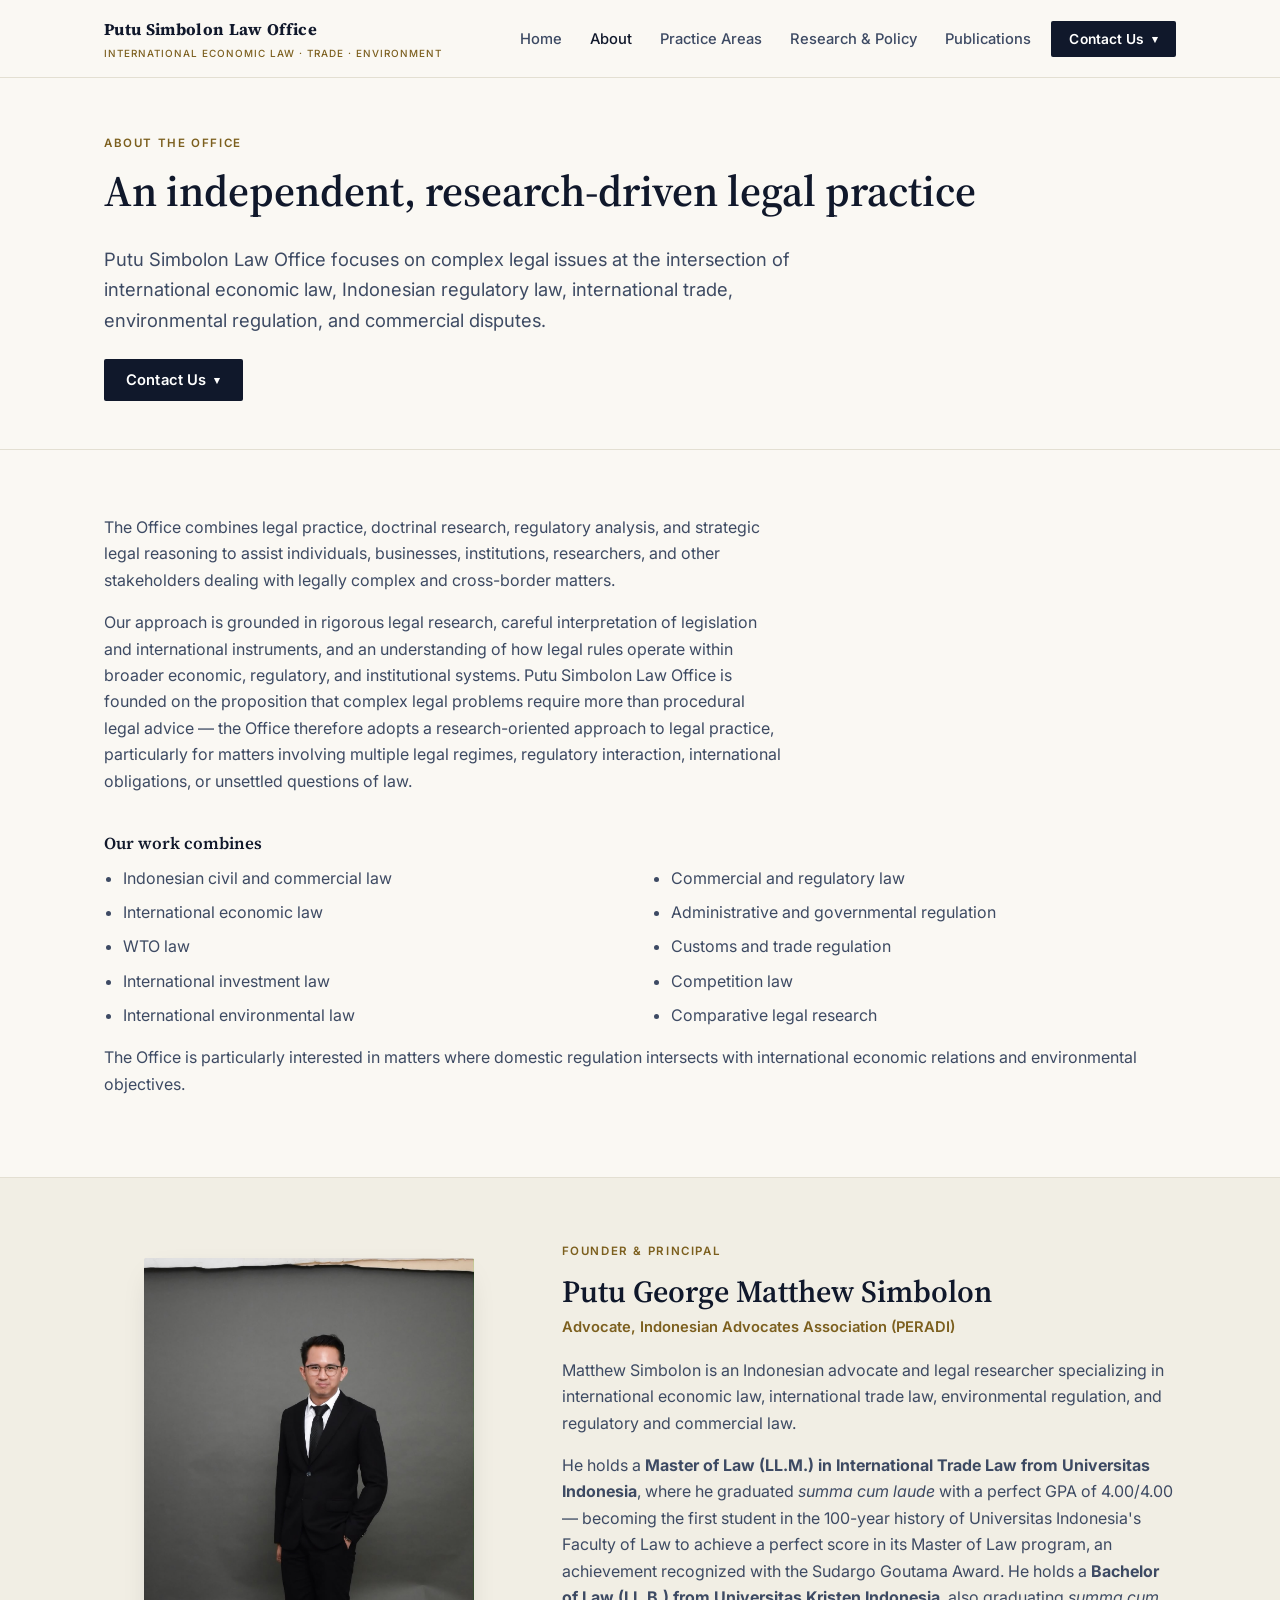
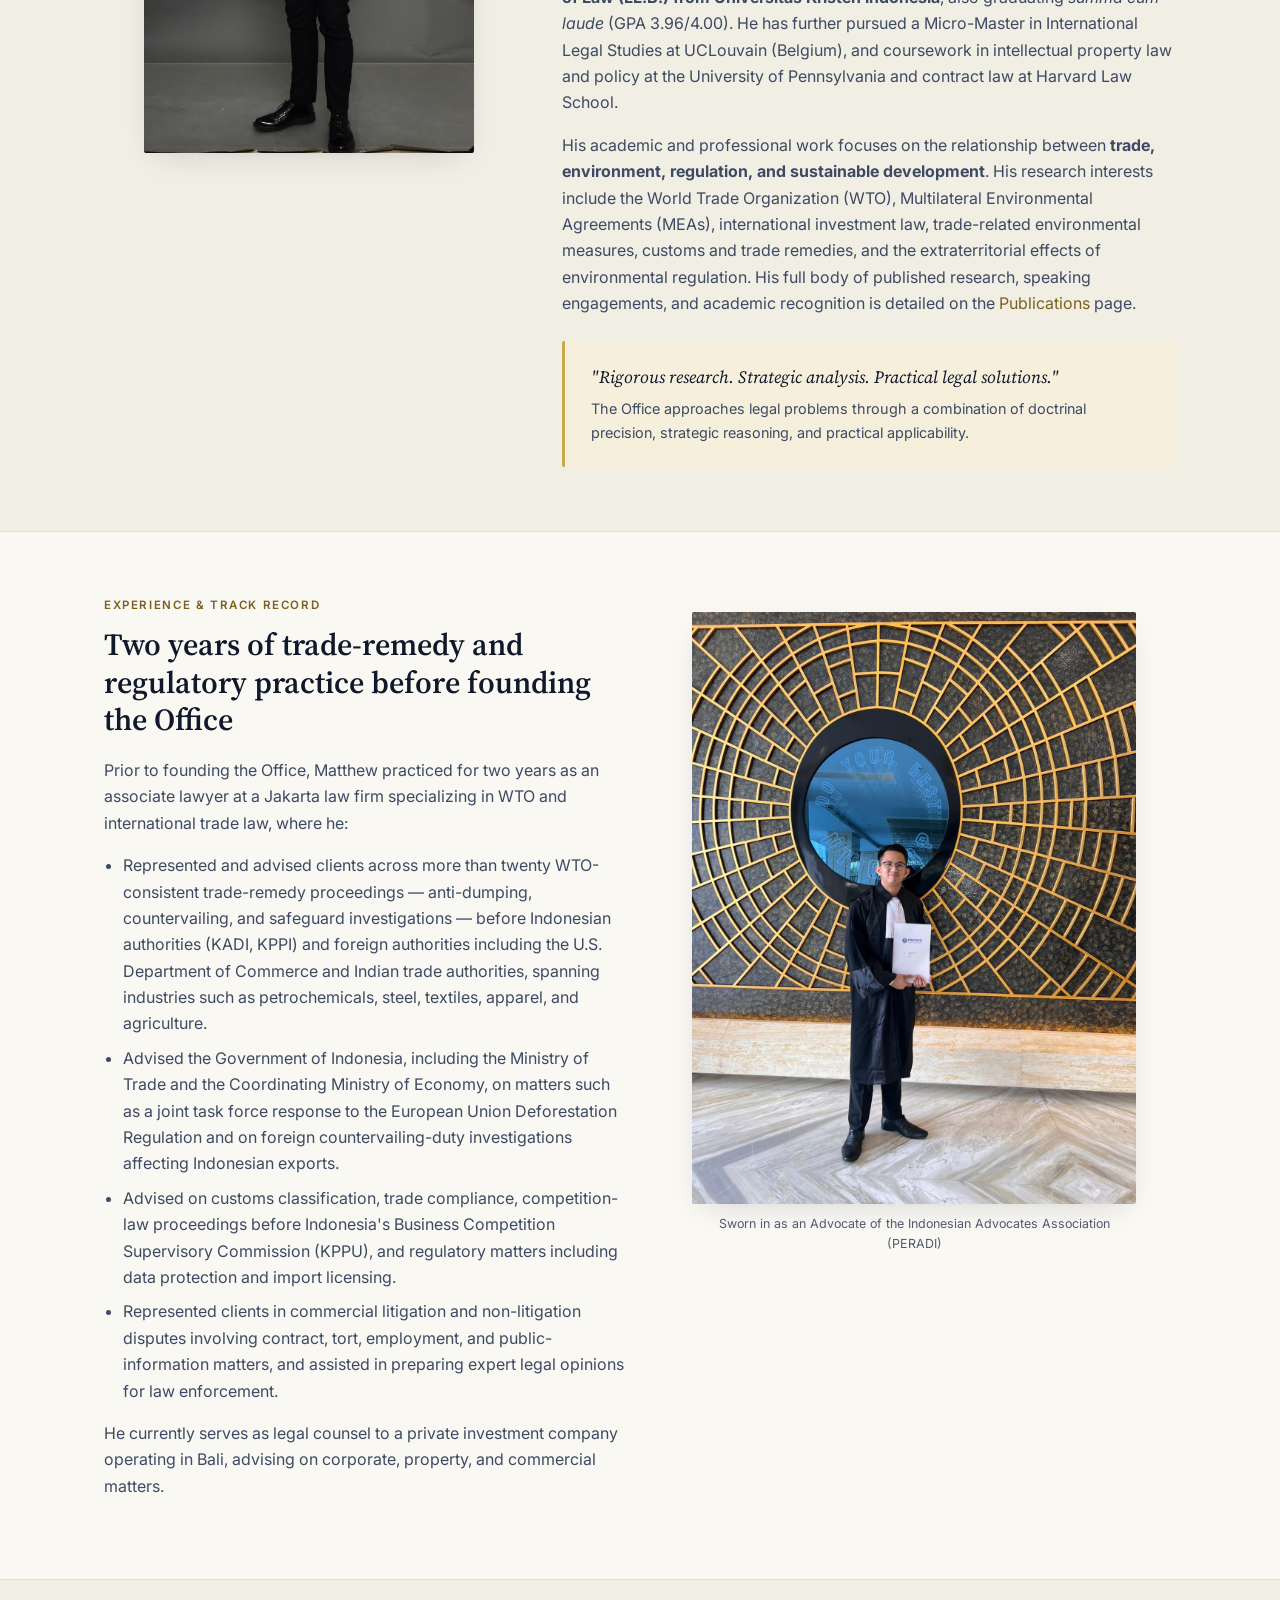
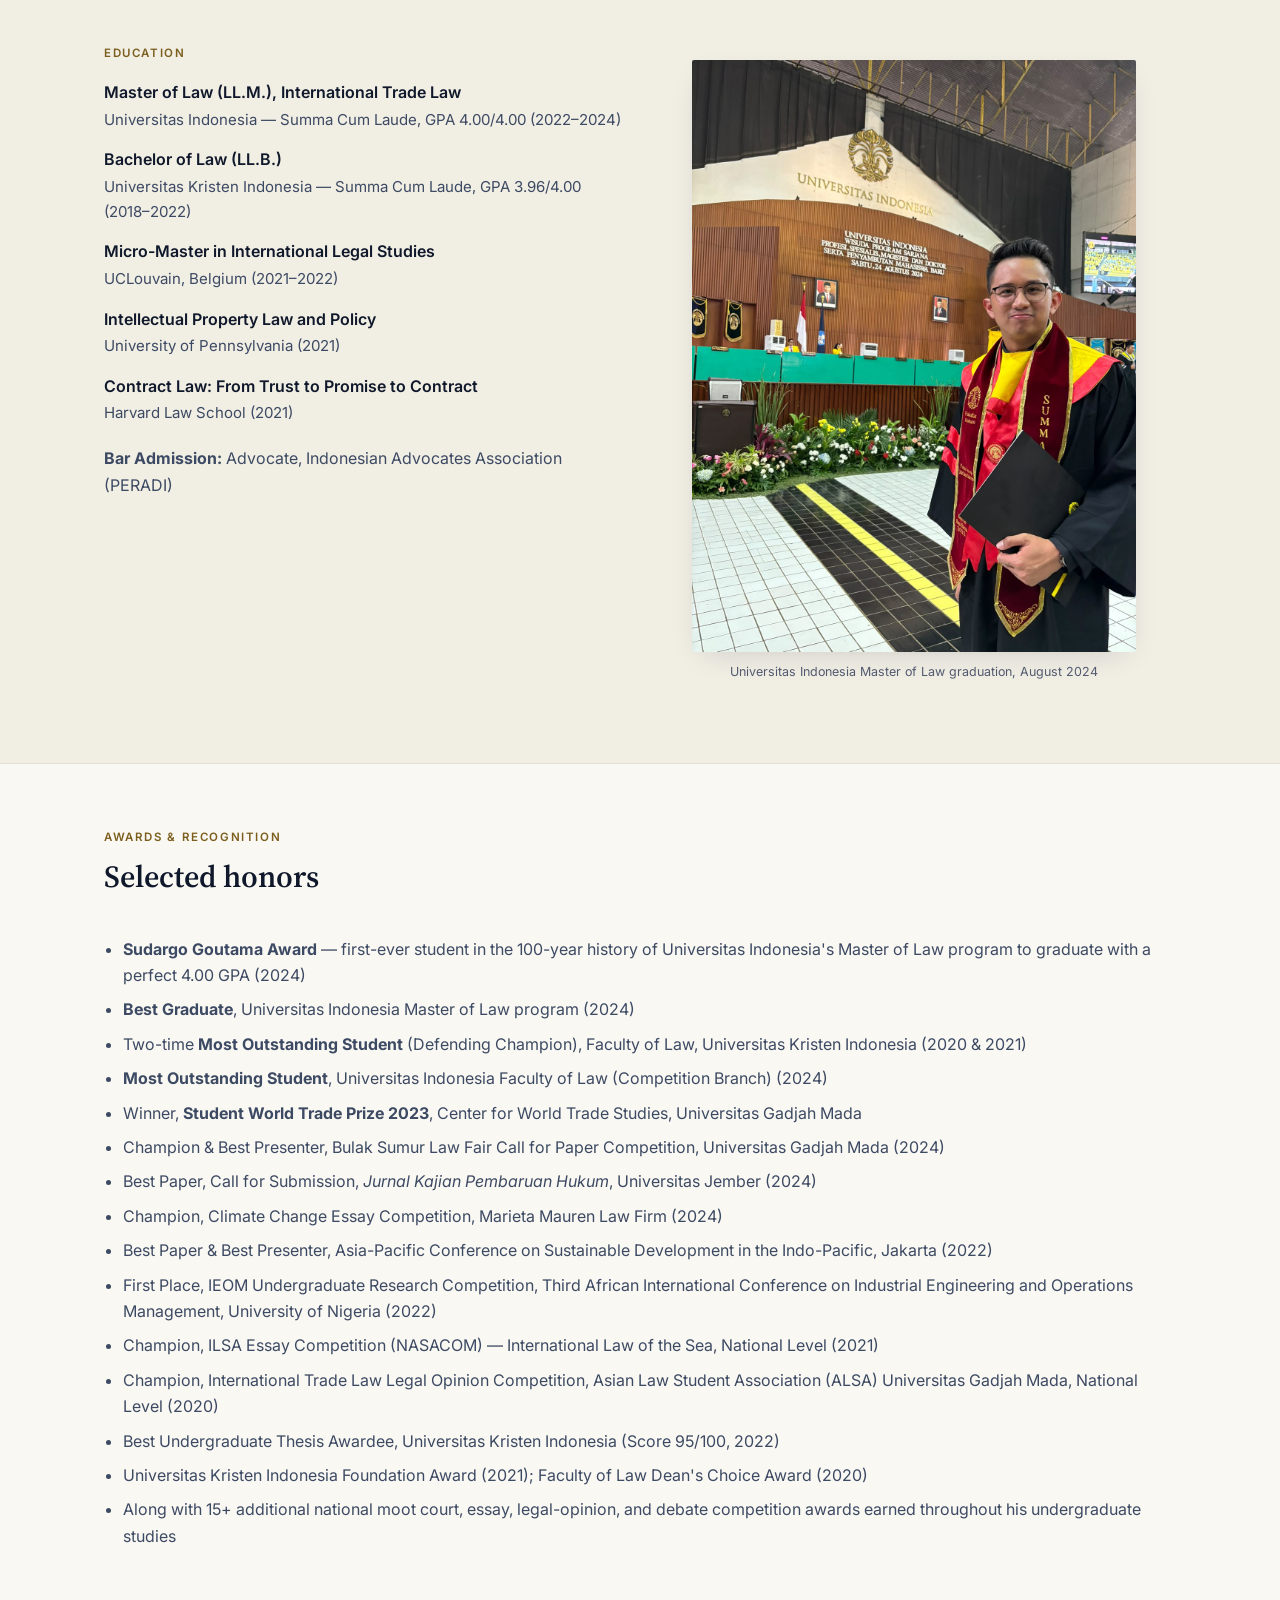
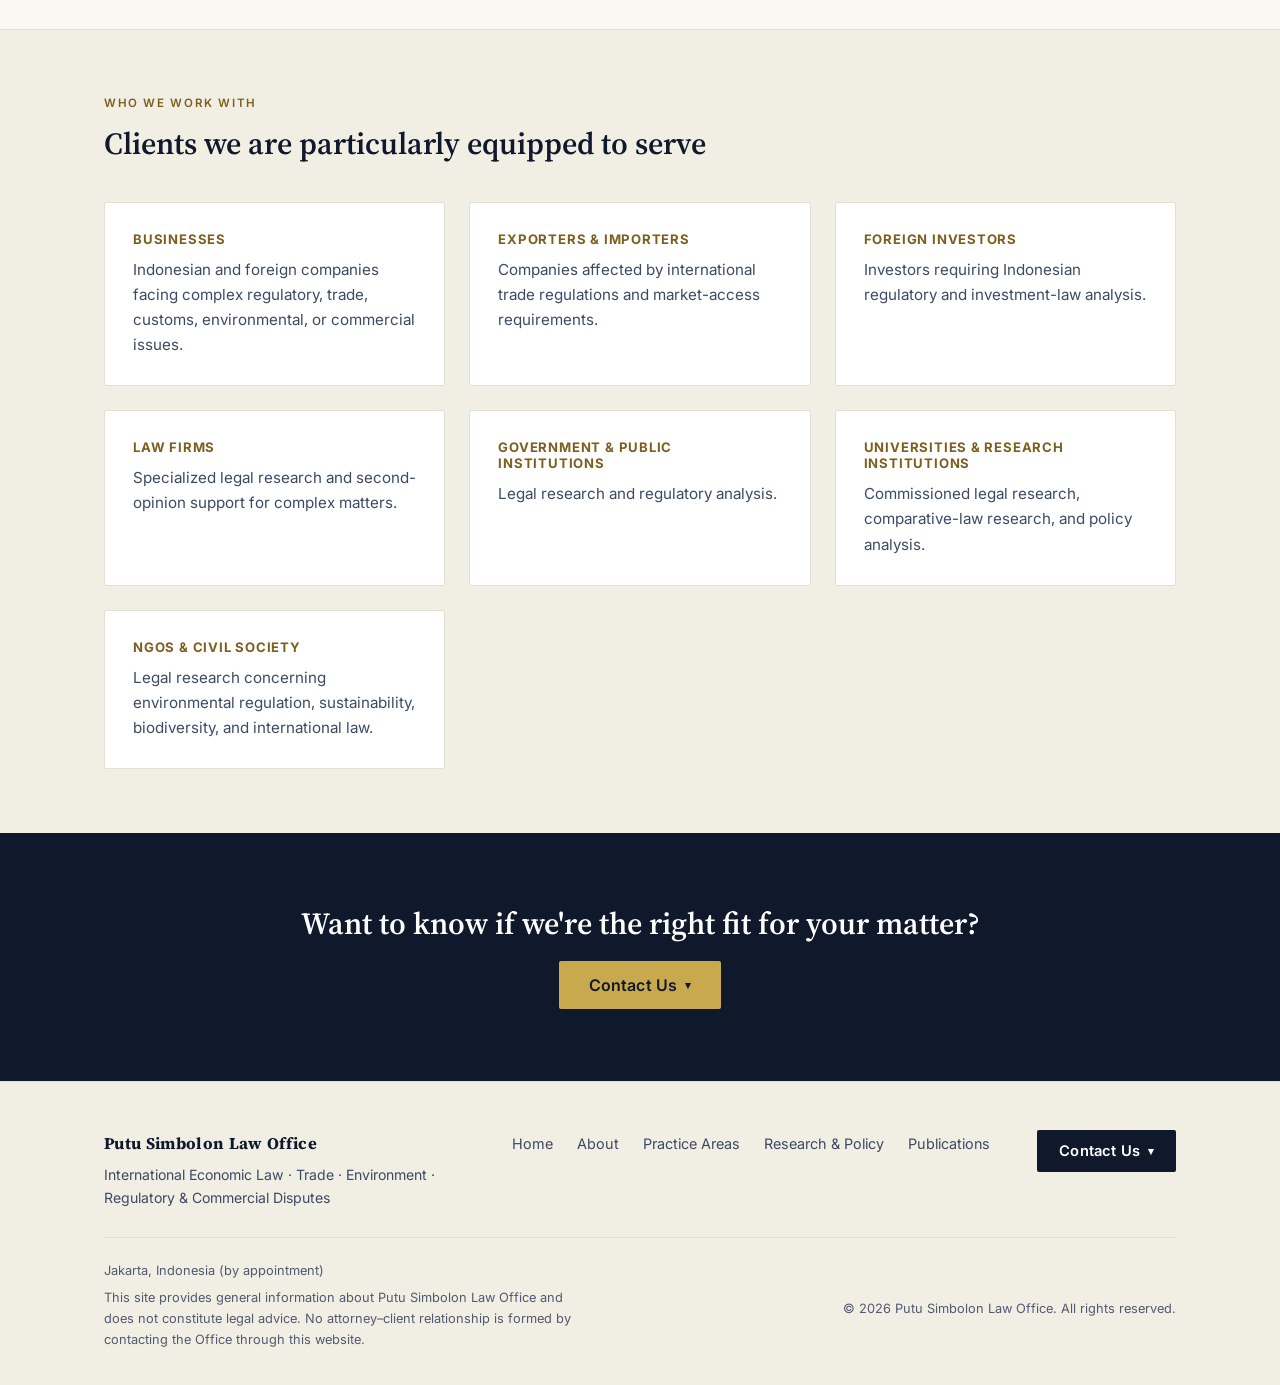
==== about.html @ 1c417fc7 "Initial site: Putu Simbolon Law Office Static 5-page site (Home, About, Practice Areas, Research & P" ====
<!doctype html>
<html lang="en">
<head>
<meta charset="UTF-8">
<meta name="viewport" content="width=device-width, initial-scale=1.0">
<title>About — Putu Simbolon Law Office</title>
<meta name="description" content="Putu Simbolon Law Office is an independent, research-driven legal practice founded by Putu George Matthew Simbolon, an Indonesian advocate specializing in international economic law, trade, and environmental regulation.">
<link rel="icon" href="data:,">
<link rel="preconnect" href="https://fonts.googleapis.com">
<link rel="preconnect" href="https://fonts.gstatic.com" crossorigin>
<link href="https://fonts.googleapis.com/css2?family=Source+Serif+4:ital,wght@0,500;0,600;0,700;1,500&family=Inter:wght@400;500;600;700&display=swap" rel="stylesheet">
<link rel="stylesheet" href="css/style.css">
</head>
<body>

<header class="site-header" data-nav-open="false">
  <nav class="nav">
    <a href="index.html" class="brand">Putu Simbolon Law Office<small>International Economic Law · Trade · Environment</small></a>
    <ul class="nav-links">
      <li><a href="index.html">Home</a></li>
      <li><a href="about.html" class="active">About</a></li>
      <li><a href="practice-areas.html">Practice Areas</a></li>
      <li><a href="research-policy.html">Research &amp; Policy</a></li>
      <li><a href="publications.html">Publications</a></li>
    </ul>
    <div class="nav-right">
      <div class="contact" data-open="false">
        <button class="contact-toggle" type="button" aria-haspopup="true" aria-expanded="false">
          Contact Us <span class="chev">▾</span>
        </button>
        <div class="contact-panel">
          <a href="https://wa.me/62812XXXXXXX" target="_blank" rel="noopener"><span class="icon">💬</span> WhatsApp</a>
          <a href="mailto:info@putusimbolonlaw.com"><span class="icon">✉</span> Email</a>
        </div>
      </div>
      <button class="nav-toggle" type="button" aria-label="Toggle menu" aria-expanded="false"><span></span></button>
    </div>
  </nav>
</header>

<section class="page-hero">
  <div class="container">
    <span class="eyebrow">About the Office</span>
    <h1>An independent, research-driven legal practice</h1>
    <p class="lede">Putu Simbolon Law Office focuses on complex legal issues at the intersection of international economic law, Indonesian regulatory law, international trade, environmental regulation, and commercial disputes.</p>
    <div class="hero-cta">
      <div class="contact" data-open="false">
        <button class="contact-toggle" type="button" aria-haspopup="true" aria-expanded="false">
          Contact Us <span class="chev">▾</span>
        </button>
        <div class="contact-panel">
          <a href="https://wa.me/62812XXXXXXX" target="_blank" rel="noopener"><span class="icon">💬</span> WhatsApp</a>
          <a href="mailto:info@putusimbolonlaw.com"><span class="icon">✉</span> Email</a>
        </div>
      </div>
    </div>
  </div>
</section>

<section class="block">
  <div class="container">
    <div class="section-head">
      <p>The Office combines legal practice, doctrinal research, regulatory analysis, and strategic legal reasoning to assist individuals, businesses, institutions, researchers, and other stakeholders dealing with legally complex and cross-border matters.</p>
      <p>Our approach is grounded in rigorous legal research, careful interpretation of legislation and international instruments, and an understanding of how legal rules operate within broader economic, regulatory, and institutional systems. Putu Simbolon Law Office is founded on the proposition that complex legal problems require more than procedural legal advice — the Office therefore adopts a research-oriented approach to legal practice, particularly for matters involving multiple legal regimes, regulatory interaction, international obligations, or unsettled questions of law.</p>
    </div>
    <div class="grid-2">
      <div>
        <h3 style="font-family:var(--serif);text-transform:none;letter-spacing:0;color:var(--ink);font-size:1.05rem;">Our work combines</h3>
        <ul class="clean">
          <li>Indonesian civil and commercial law</li>
          <li>International economic law</li>
          <li>WTO law</li>
          <li>International investment law</li>
          <li>International environmental law</li>
        </ul>
      </div>
      <div>
        <h3 style="font-family:var(--serif);text-transform:none;letter-spacing:0;color:var(--ink);font-size:1.05rem;opacity:0;">&nbsp;</h3>
        <ul class="clean">
          <li>Commercial and regulatory law</li>
          <li>Administrative and governmental regulation</li>
          <li>Customs and trade regulation</li>
          <li>Competition law</li>
          <li>Comparative legal research</li>
        </ul>
      </div>
    </div>
    <p>The Office is particularly interested in matters where domestic regulation intersects with international economic relations and environmental objectives.</p>
  </div>
</section>

<section class="block alt">
  <div class="container">
    <div class="founder">
      <figure class="founder-media">
        <img src="images/founder-headshot.jpg" alt="Putu George Matthew Simbolon, Founder and Principal">
      </figure>
      <div>
        <span class="eyebrow">Founder &amp; Principal</span>
        <h2 class="founder-name">Putu George Matthew Simbolon</h2>
        <span class="founder-title">Advocate, Indonesian Advocates Association (PERADI)</span>

        <p>Matthew Simbolon is an Indonesian advocate and legal researcher specializing in international economic law, international trade law, environmental regulation, and regulatory and commercial law.</p>

        <p>He holds a <strong>Master of Law (LL.M.) in International Trade Law from Universitas Indonesia</strong>, where he graduated <em>summa cum laude</em> with a perfect GPA of 4.00/4.00 — becoming the first student in the 100-year history of Universitas Indonesia's Faculty of Law to achieve a perfect score in its Master of Law program, an achievement recognized with the Sudargo Goutama Award. He holds a <strong>Bachelor of Law (LL.B.) from Universitas Kristen Indonesia</strong>, also graduating <em>summa cum laude</em> (GPA 3.96/4.00). He has further pursued a Micro-Master in International Legal Studies at UCLouvain (Belgium), and coursework in intellectual property law and policy at the University of Pennsylvania and contract law at Harvard Law School.</p>

        <p>His academic and professional work focuses on the relationship between <strong>trade, environment, regulation, and sustainable development</strong>. His research interests include the World Trade Organization (WTO), Multilateral Environmental Agreements (MEAs), international investment law, trade-related environmental measures, customs and trade remedies, and the extraterritorial effects of environmental regulation. His full body of published research, speaking engagements, and academic recognition is detailed on the <a href="publications.html">Publications</a> page.</p>

        <div class="philosophy">
          <p class="quote">"Rigorous research. Strategic analysis. Practical legal solutions."</p>
          <p>The Office approaches legal problems through a combination of doctrinal precision, strategic reasoning, and practical applicability.</p>
        </div>
      </div>
    </div>
  </div>
</section>

<section class="block">
  <div class="container">
    <div class="grid-2" style="align-items:start;">
      <div>
        <span class="eyebrow">Experience &amp; Track Record</span>
        <h2>Two years of trade-remedy and regulatory practice before founding the Office</h2>
        <p>Prior to founding the Office, Matthew practiced for two years as an associate lawyer at a Jakarta law firm specializing in WTO and international trade law, where he:</p>
        <ul class="clean">
          <li>Represented and advised clients across more than twenty WTO-consistent trade-remedy proceedings — anti-dumping, countervailing, and safeguard investigations — before Indonesian authorities (KADI, KPPI) and foreign authorities including the U.S. Department of Commerce and Indian trade authorities, spanning industries such as petrochemicals, steel, textiles, apparel, and agriculture.</li>
          <li>Advised the Government of Indonesia, including the Ministry of Trade and the Coordinating Ministry of Economy, on matters such as a joint task force response to the European Union Deforestation Regulation and on foreign countervailing-duty investigations affecting Indonesian exports.</li>
          <li>Advised on customs classification, trade compliance, competition-law proceedings before Indonesia's Business Competition Supervisory Commission (KPPU), and regulatory matters including data protection and import licensing.</li>
          <li>Represented clients in commercial litigation and non-litigation disputes involving contract, tort, employment, and public-information matters, and assisted in preparing expert legal opinions for law enforcement.</li>
        </ul>
        <p>He currently serves as legal counsel to a private investment company operating in Bali, advising on corporate, property, and commercial matters.</p>
      </div>
      <figure class="founder-media">
        <img src="images/founder-advocate-peradi.jpg" alt="Matthew Simbolon in advocate robes holding his PERADI admission certificate">
        <figcaption>Sworn in as an Advocate of the Indonesian Advocates Association (PERADI)</figcaption>
      </figure>
    </div>
  </div>
</section>

<section class="block alt">
  <div class="container">
    <div class="grid-2" style="align-items:start;">
      <div>
        <span class="eyebrow">Education</span>
        <dl class="definition-list">
          <dt>Master of Law (LL.M.), International Trade Law</dt>
          <dd>Universitas Indonesia — Summa Cum Laude, GPA 4.00/4.00 (2022–2024)</dd>
          <dt>Bachelor of Law (LL.B.)</dt>
          <dd>Universitas Kristen Indonesia — Summa Cum Laude, GPA 3.96/4.00 (2018–2022)</dd>
          <dt>Micro-Master in International Legal Studies</dt>
          <dd>UCLouvain, Belgium (2021–2022)</dd>
          <dt>Intellectual Property Law and Policy</dt>
          <dd>University of Pennsylvania (2021)</dd>
          <dt>Contract Law: From Trust to Promise to Contract</dt>
          <dd>Harvard Law School (2021)</dd>
        </dl>
        <p style="margin-top:1.2em;"><strong>Bar Admission:</strong> Advocate, Indonesian Advocates Association (PERADI)</p>
      </div>
      <figure class="founder-media">
        <img src="images/founder-graduation.jpg" alt="Matthew Simbolon at Universitas Indonesia graduation, wearing a Summa Cum Laude sash">
        <figcaption>Universitas Indonesia Master of Law graduation, August 2024</figcaption>
      </figure>
    </div>
  </div>
</section>

<section class="block">
  <div class="container">
    <div class="section-head">
      <span class="eyebrow">Awards &amp; Recognition</span>
      <h2>Selected honors</h2>
    </div>
    <ul class="clean">
      <li><strong>Sudargo Goutama Award</strong> — first-ever student in the 100-year history of Universitas Indonesia's Master of Law program to graduate with a perfect 4.00 GPA (2024)</li>
      <li><strong>Best Graduate</strong>, Universitas Indonesia Master of Law program (2024)</li>
      <li>Two-time <strong>Most Outstanding Student</strong> (Defending Champion), Faculty of Law, Universitas Kristen Indonesia (2020 &amp; 2021)</li>
      <li><strong>Most Outstanding Student</strong>, Universitas Indonesia Faculty of Law (Competition Branch) (2024)</li>
      <li>Winner, <strong>Student World Trade Prize 2023</strong>, Center for World Trade Studies, Universitas Gadjah Mada</li>
      <li>Champion &amp; Best Presenter, Bulak Sumur Law Fair Call for Paper Competition, Universitas Gadjah Mada (2024)</li>
      <li>Best Paper, Call for Submission, <em>Jurnal Kajian Pembaruan Hukum</em>, Universitas Jember (2024)</li>
      <li>Champion, Climate Change Essay Competition, Marieta Mauren Law Firm (2024)</li>
      <li>Best Paper &amp; Best Presenter, Asia-Pacific Conference on Sustainable Development in the Indo-Pacific, Jakarta (2022)</li>
      <li>First Place, IEOM Undergraduate Research Competition, Third African International Conference on Industrial Engineering and Operations Management, University of Nigeria (2022)</li>
      <li>Champion, ILSA Essay Competition (NASACOM) — International Law of the Sea, National Level (2021)</li>
      <li>Champion, International Trade Law Legal Opinion Competition, Asian Law Student Association (ALSA) Universitas Gadjah Mada, National Level (2020)</li>
      <li>Best Undergraduate Thesis Awardee, Universitas Kristen Indonesia (Score 95/100, 2022)</li>
      <li>Universitas Kristen Indonesia Foundation Award (2021); Faculty of Law Dean's Choice Award (2020)</li>
      <li>Along with 15+ additional national moot court, essay, legal-opinion, and debate competition awards earned throughout his undergraduate studies</li>
    </ul>
  </div>
</section>

<section class="block alt">
  <div class="container">
    <div class="section-head">
      <span class="eyebrow">Who We Work With</span>
      <h2>Clients we are particularly equipped to serve</h2>
    </div>
    <div class="grid-3">
      <div class="card">
        <h3>Businesses</h3>
        <p>Indonesian and foreign companies facing complex regulatory, trade, customs, environmental, or commercial issues.</p>
      </div>
      <div class="card">
        <h3>Exporters &amp; Importers</h3>
        <p>Companies affected by international trade regulations and market-access requirements.</p>
      </div>
      <div class="card">
        <h3>Foreign Investors</h3>
        <p>Investors requiring Indonesian regulatory and investment-law analysis.</p>
      </div>
      <div class="card">
        <h3>Law Firms</h3>
        <p>Specialized legal research and second-opinion support for complex matters.</p>
      </div>
      <div class="card">
        <h3>Government &amp; Public Institutions</h3>
        <p>Legal research and regulatory analysis.</p>
      </div>
      <div class="card">
        <h3>Universities &amp; Research Institutions</h3>
        <p>Commissioned legal research, comparative-law research, and policy analysis.</p>
      </div>
      <div class="card">
        <h3>NGOs &amp; Civil Society</h3>
        <p>Legal research concerning environmental regulation, sustainability, biodiversity, and international law.</p>
      </div>
    </div>
  </div>
</section>

<section class="cta-band">
  <div class="container">
    <h2>Want to know if we're the right fit for your matter?</h2>
    <div class="contact center" data-open="false">
      <button class="contact-toggle" type="button" aria-haspopup="true" aria-expanded="false">
        Contact Us <span class="chev">▾</span>
      </button>
      <div class="contact-panel">
        <a href="https://wa.me/62812XXXXXXX" target="_blank" rel="noopener"><span class="icon">💬</span> WhatsApp</a>
        <a href="mailto:info@putusimbolonlaw.com"><span class="icon">✉</span> Email</a>
      </div>
    </div>
  </div>
</section>

<footer class="site-footer">
  <div class="container">
    <div class="footer-top">
      <div class="footer-brand">
        <a href="index.html" class="brand">Putu Simbolon Law Office</a>
        <p>International Economic Law · Trade · Environment · Regulatory &amp; Commercial Disputes</p>
      </div>
      <ul class="footer-nav">
        <li><a href="index.html">Home</a></li>
        <li><a href="about.html">About</a></li>
        <li><a href="practice-areas.html">Practice Areas</a></li>
        <li><a href="research-policy.html">Research &amp; Policy</a></li>
        <li><a href="publications.html">Publications</a></li>
      </ul>
      <div class="contact" data-open="false">
        <button class="contact-toggle" type="button" aria-haspopup="true" aria-expanded="false">
          Contact Us <span class="chev">▾</span>
        </button>
        <div class="contact-panel">
          <a href="https://wa.me/62812XXXXXXX" target="_blank" rel="noopener"><span class="icon">💬</span> WhatsApp</a>
          <a href="mailto:info@putusimbolonlaw.com"><span class="icon">✉</span> Email</a>
        </div>
      </div>
    </div>
    <div class="footer-bottom">
      <div class="footer-meta">
        <p>Jakarta, Indonesia (by appointment)</p>
        <p>This site provides general information about Putu Simbolon Law Office and does not constitute legal advice. No attorney–client relationship is formed by contacting the Office through this website.</p>
      </div>
      <div class="footer-meta">© 2026 Putu Simbolon Law Office. All rights reserved.</div>
    </div>
  </div>
</footer>

<script src="js/main.js"></script>
</body>
</html>
---- css/style.css ----
/* Putu Simbolon Law Office — stylesheet */

:root {
  --ink: #10182B;
  --ink-soft: #3D4A63;
  --ink-faint: #525A70;
  --bg: #FAF8F3;
  --surface: #FFFFFF;
  --surface-alt: #F1EEE4;
  --border: #E3DFD2;
  --accent: #7C5F1E;
  --accent-soft: #C9A94E;
  --accent-bg: #F6EFDC;
  --whatsapp: #1F8A57;
  --max-width: 1120px;
  --radius: 2px;
  --shadow: 0 10px 30px -12px rgba(16, 24, 43, 0.18);
  --serif: "Source Serif 4", "Georgia", serif;
  --sans: "Inter", -apple-system, BlinkMacSystemFont, "Segoe UI", sans-serif;
}

* { box-sizing: border-box; }

html { scroll-behavior: smooth; }

body {
  margin: 0;
  font-family: var(--sans);
  color: var(--ink);
  background: var(--bg);
  line-height: 1.65;
  -webkit-font-smoothing: antialiased;
}

img { max-width: 100%; display: block; }

a {
  color: var(--accent);
  text-decoration: none;
}
a:hover { text-decoration: underline; }

h1, h2, h3, h4 {
  font-family: var(--serif);
  font-weight: 600;
  line-height: 1.22;
  color: var(--ink);
  margin: 0 0 0.6em;
}

h1 { font-size: clamp(2rem, 3.4vw, 2.9rem); }
h2 { font-size: clamp(1.5rem, 2.4vw, 2rem); }
h3 { font-size: 1.2rem; }

p { margin: 0 0 1em; color: var(--ink-soft); }

.container {
  max-width: var(--max-width);
  margin: 0 auto;
  padding: 0 24px;
}

.eyebrow {
  font-family: var(--sans);
  text-transform: uppercase;
  letter-spacing: 0.14em;
  font-size: 0.72rem;
  font-weight: 600;
  color: var(--accent);
  margin: 0 0 1em;
  display: block;
}

.lede {
  font-size: 1.15rem;
  color: var(--ink-soft);
  max-width: 62ch;
}

/* ---------- Header / Nav ---------- */

.site-header {
  position: sticky;
  top: 0;
  z-index: 100;
  background: rgba(250, 248, 243, 0.92);
  backdrop-filter: saturate(160%) blur(8px);
  border-bottom: 1px solid var(--border);
}

.nav {
  display: flex;
  align-items: center;
  justify-content: space-between;
  padding: 16px 24px;
  max-width: var(--max-width);
  margin: 0 auto;
  gap: 20px;
}

.brand {
  font-family: var(--serif);
  font-weight: 700;
  font-size: 1.02rem;
  letter-spacing: 0.02em;
  color: var(--ink);
  white-space: nowrap;
  overflow: hidden;
  text-overflow: ellipsis;
  min-width: 0;
  flex: 1 1 auto;
}
.brand:hover { text-decoration: none; }
.brand small {
  display: block;
  font-family: var(--sans);
  font-weight: 500;
  font-size: 0.62rem;
  letter-spacing: 0.1em;
  text-transform: uppercase;
  color: var(--accent);
  margin-top: 2px;
  overflow: hidden;
  text-overflow: ellipsis;
}

.nav-links {
  display: flex;
  align-items: center;
  gap: 28px;
  list-style: none;
  margin: 0;
  padding: 0;
}

.nav-links a {
  color: var(--ink-soft);
  font-size: 0.92rem;
  font-weight: 500;
  white-space: nowrap;
}
.nav-links a:hover { color: var(--ink); text-decoration: none; }
.nav-links a.active { color: var(--ink); }

.nav-right {
  display: flex;
  align-items: center;
  gap: 18px;
  flex-shrink: 0;
}

.nav-toggle {
  display: none;
  background: none;
  border: 1px solid var(--border);
  border-radius: var(--radius);
  padding: 8px 10px;
  cursor: pointer;
}
.nav-toggle span,
.nav-toggle span::before,
.nav-toggle span::after {
  display: block;
  width: 20px;
  height: 2px;
  background: var(--ink);
  position: relative;
  transition: 0.2s;
}
.nav-toggle span::before,
.nav-toggle span::after { content: ""; position: absolute; }
.nav-toggle span::before { top: -6px; }
.nav-toggle span::after { top: 6px; }

/* ---------- Contact button component ---------- */

.contact {
  position: relative;
  display: inline-block;
}

.contact-toggle {
  display: inline-flex;
  align-items: center;
  gap: 8px;
  background: var(--ink);
  color: #fff;
  border: none;
  padding: 12px 22px;
  font-family: var(--sans);
  font-size: 0.92rem;
  font-weight: 600;
  letter-spacing: 0.01em;
  border-radius: var(--radius);
  cursor: pointer;
  transition: background 0.15s ease;
}
.contact-toggle:hover { background: #232F4A; }
.contact-toggle .chev {
  font-size: 0.7rem;
  transition: transform 0.18s ease;
}
.contact[data-open="true"] .contact-toggle .chev { transform: rotate(180deg); }

.nav-right .contact-toggle {
  padding: 10px 18px;
  font-size: 0.86rem;
}

.contact-panel {
  position: absolute;
  top: calc(100% + 8px);
  right: 0;
  min-width: 220px;
  background: var(--surface);
  border: 1px solid var(--border);
  border-radius: var(--radius);
  box-shadow: var(--shadow);
  padding: 8px;
  display: none;
  flex-direction: column;
  gap: 4px;
  z-index: 200;
}
.contact[data-open="true"] .contact-panel { display: flex; }

.contact-panel a {
  display: flex;
  align-items: center;
  gap: 10px;
  padding: 10px 12px;
  border-radius: var(--radius);
  color: var(--ink);
  font-size: 0.9rem;
  font-weight: 500;
}
.contact-panel a:hover {
  background: var(--surface-alt);
  text-decoration: none;
}
.contact-panel .icon {
  width: 18px;
  text-align: center;
}

/* Center variant, used in hero / closing bands */
.contact.center { display: block; text-align: center; }
.contact.center .contact-panel {
  left: 50%;
  right: auto;
  transform: translateX(-50%);
}
.contact.center .contact-toggle {
  padding: 14px 30px;
  font-size: 1rem;
}

/* ---------- Hero ---------- */

.hero {
  padding: 72px 0 64px;
  border-bottom: 1px solid var(--border);
}

.hero .container {
  display: grid;
  grid-template-columns: 1.15fr 0.85fr;
  gap: 56px;
  align-items: center;
}

.hero.no-media .container { grid-template-columns: 1fr; }
.hero.no-media .hero-copy { max-width: 78ch; }

.hero-copy h1 { margin-bottom: 0.45em; }

.hero-media {
  position: relative;
}
.hero-media img {
  width: 100%;
  aspect-ratio: 4 / 5;
  object-fit: cover;
  border-radius: var(--radius);
  box-shadow: var(--shadow);
}
.hero-media figcaption {
  margin-top: 10px;
  font-size: 0.78rem;
  color: var(--ink-faint);
  text-align: center;
}

.hero-cta { margin-top: 28px; }

/* Sub-page hero (shorter, no media) */
.page-hero {
  padding: 56px 0 48px;
  border-bottom: 1px solid var(--border);
}
.page-hero .lede { margin-top: 6px; }
.page-hero .hero-cta { margin-top: 24px; }

/* ---------- Section ---------- */

section.block {
  padding: 64px 0;
}
section.block.alt {
  background: var(--surface-alt);
}
section.block + section.block {
  border-top: 1px solid var(--border);
}
section.block.alt + section.block.alt { border-top: none; }

.section-head { max-width: 68ch; margin-bottom: 40px; }

/* ---------- Cards / grids ---------- */

.grid-3 {
  display: grid;
  grid-template-columns: repeat(3, 1fr);
  gap: 24px;
}
.grid-2 {
  display: grid;
  grid-template-columns: repeat(2, 1fr);
  gap: 24px;
}

.card {
  background: var(--surface);
  border: 1px solid var(--border);
  border-radius: var(--radius);
  padding: 28px;
}
.card h3 {
  font-family: var(--sans);
  text-transform: uppercase;
  letter-spacing: 0.06em;
  font-size: 0.82rem;
  font-weight: 700;
  color: var(--accent);
  margin-bottom: 10px;
}
.card p { margin: 0; font-size: 0.95rem; }

/* Highlight strip ("Recognized for Rigor") */

.highlight-strip {
  display: grid;
  grid-template-columns: repeat(3, 1fr);
  gap: 1px;
  background: var(--border);
  border: 1px solid var(--border);
  border-radius: var(--radius);
  overflow: hidden;
}
.highlight-item {
  background: var(--surface);
  padding: 28px 26px;
}
.highlight-item .stat {
  font-family: var(--serif);
  font-size: 1.5rem;
  color: var(--ink);
  margin-bottom: 6px;
  display: block;
}
.highlight-item p {
  font-size: 0.88rem;
  margin: 0;
}

/* Why-us list */
.why-grid {
  display: grid;
  grid-template-columns: repeat(auto-fit, minmax(220px, 1fr));
  gap: 32px;
}
.why-item h3 {
  font-family: var(--serif);
  text-transform: none;
  letter-spacing: 0;
  color: var(--ink);
  font-size: 1.08rem;
  font-weight: 600;
}
.why-item p { font-size: 0.94rem; }

/* Tag pills (research interests) */
.tag-row {
  display: flex;
  flex-wrap: wrap;
  gap: 10px;
}
.tag {
  border: 1px solid var(--border);
  background: var(--surface);
  padding: 8px 16px;
  border-radius: 999px;
  font-size: 0.85rem;
  color: var(--ink-soft);
}

/* Practice area entries */
.practice-item {
  padding: 36px 0;
  border-top: 1px solid var(--border);
}
.practice-item:first-of-type { border-top: none; padding-top: 0; }
.practice-item .flag {
  display: inline-block;
  font-size: 0.72rem;
  text-transform: uppercase;
  letter-spacing: 0.1em;
  color: var(--accent);
  font-weight: 700;
  margin-bottom: 8px;
}
.practice-item h3 {
  font-family: var(--serif);
  font-size: 1.35rem;
  text-transform: none;
  letter-spacing: 0;
  color: var(--ink);
  font-weight: 600;
}
.practice-item .specialization {
  margin-top: 14px;
  padding: 16px 20px;
  background: var(--accent-bg);
  border-left: 3px solid var(--accent-soft);
  border-radius: var(--radius);
}
.practice-item .specialization p { margin: 0; font-size: 0.94rem; }

/* Founder / about layout */
.founder {
  display: grid;
  grid-template-columns: 0.8fr 1.2fr;
  gap: 48px;
  align-items: start;
}
.founder-media img {
  width: 100%;
  border-radius: var(--radius);
  box-shadow: var(--shadow);
}
.founder-media figcaption {
  margin-top: 10px;
  font-size: 0.78rem;
  color: var(--ink-faint);
  text-align: center;
}
.founder-name { margin-bottom: 0.15em; }
.founder-title {
  color: var(--accent);
  font-weight: 600;
  font-size: 0.92rem;
  display: block;
  margin-bottom: 1.2em;
}

.philosophy {
  margin-top: 24px;
  padding: 22px 26px;
  border-left: 3px solid var(--accent-soft);
  background: var(--accent-bg);
  border-radius: var(--radius);
}
.philosophy .quote {
  font-family: var(--serif);
  font-style: italic;
  font-size: 1.08rem;
  color: var(--ink);
  margin: 0 0 6px;
}
.philosophy p:last-child { margin: 0; font-size: 0.9rem; color: var(--ink-soft); }

.definition-list dt {
  font-weight: 600;
  color: var(--ink);
  margin-top: 14px;
}
.definition-list dt:first-child { margin-top: 0; }
.definition-list dd {
  margin: 2px 0 0;
  color: var(--ink-soft);
  font-size: 0.94rem;
}

ul.clean {
  margin: 0 0 1em;
  padding-left: 1.2em;
  color: var(--ink-soft);
}
ul.clean li { margin-bottom: 0.5em; }

ol.pub-list {
  margin: 0 0 1.5em;
  padding-left: 1.4em;
  color: var(--ink-soft);
}
ol.pub-list li { margin-bottom: 0.9em; font-size: 0.94rem; }
ol.pub-list li strong { color: var(--ink); font-weight: 600; }

.profile-links {
  margin-top: 8px;
  font-size: 0.9rem;
  color: var(--ink-faint);
}

.media-grid {
  display: grid;
  grid-template-columns: repeat(2, 1fr);
  gap: 20px;
  margin-top: 32px;
}
.media-grid figure { margin: 0; }
.media-grid img {
  width: 100%;
  aspect-ratio: 4 / 3;
  object-fit: cover;
  border-radius: var(--radius);
}
.media-grid figcaption {
  margin-top: 8px;
  font-size: 0.82rem;
  color: var(--ink-faint);
}

/* Closing CTA band */
.cta-band {
  text-align: center;
  padding: 72px 0;
  background: var(--ink);
  color: #fff;
}
.cta-band h2 { color: #fff; }
.cta-band p { color: #C7CCDA; }
.cta-band .contact-toggle {
  background: var(--accent-soft);
  color: var(--ink);
}
.cta-band .contact-toggle:hover { background: #DBBB63; }

/* ---------- Footer ---------- */

.site-footer {
  background: var(--surface-alt);
  border-top: 1px solid var(--border);
  padding: 48px 0 28px;
}
.footer-top {
  display: flex;
  justify-content: space-between;
  align-items: flex-start;
  gap: 32px;
  flex-wrap: wrap;
  padding-bottom: 28px;
  border-bottom: 1px solid var(--border);
}
.footer-brand .brand { display: block; margin-bottom: 6px; }
.footer-brand p { font-size: 0.88rem; margin: 0; max-width: 40ch; }
.footer-nav {
  display: flex;
  gap: 24px;
  flex-wrap: wrap;
  list-style: none;
  margin: 0;
  padding: 0;
}
.footer-nav a { color: var(--ink-soft); font-size: 0.9rem; }
.footer-bottom {
  padding-top: 22px;
  display: flex;
  justify-content: space-between;
  align-items: center;
  gap: 20px;
  flex-wrap: wrap;
}
.footer-meta {
  font-size: 0.8rem;
  color: var(--ink-faint);
  max-width: 60ch;
}
.footer-meta p { font-size: 0.8rem; color: var(--ink-faint); margin: 0 0 6px; }

/* ---------- Responsive ---------- */

@media (max-width: 860px) {
  .hero .container { grid-template-columns: 1fr; }
  .hero-media { order: -1; max-width: 320px; margin: 0 auto; }
  .founder { grid-template-columns: 1fr; }
  .founder-media { max-width: 320px; margin: 0 auto; }
  .grid-3 { grid-template-columns: 1fr; }
  .grid-2 { grid-template-columns: 1fr; }
  .highlight-strip { grid-template-columns: 1fr; }
  .media-grid { grid-template-columns: 1fr; }
}

@media (max-width: 720px) {
  .nav-toggle { display: inline-flex; align-items: center; justify-content: center; }
  .nav { padding: 14px 16px; gap: 10px; }
  .brand { font-size: 0.88rem; }
  .brand small { display: none; }
  .nav-right { gap: 8px; }
  .nav-right .contact-toggle { padding: 8px 12px; font-size: 0.78rem; }
  .contact-panel { min-width: 190px; }
  .nav-links {
    position: absolute;
    top: 100%;
    left: 0;
    right: 0;
    background: var(--surface);
    border-bottom: 1px solid var(--border);
    flex-direction: column;
    align-items: flex-start;
    padding: 12px 24px 20px;
    gap: 14px;
    display: none;
  }
  .site-header[data-nav-open="true"] .nav-links { display: flex; }
  .nav-right .contact-toggle { padding: 9px 14px; font-size: 0.82rem; }
  section.block { padding: 48px 0; }
  .footer-top, .footer-bottom { flex-direction: column; align-items: flex-start; }
}
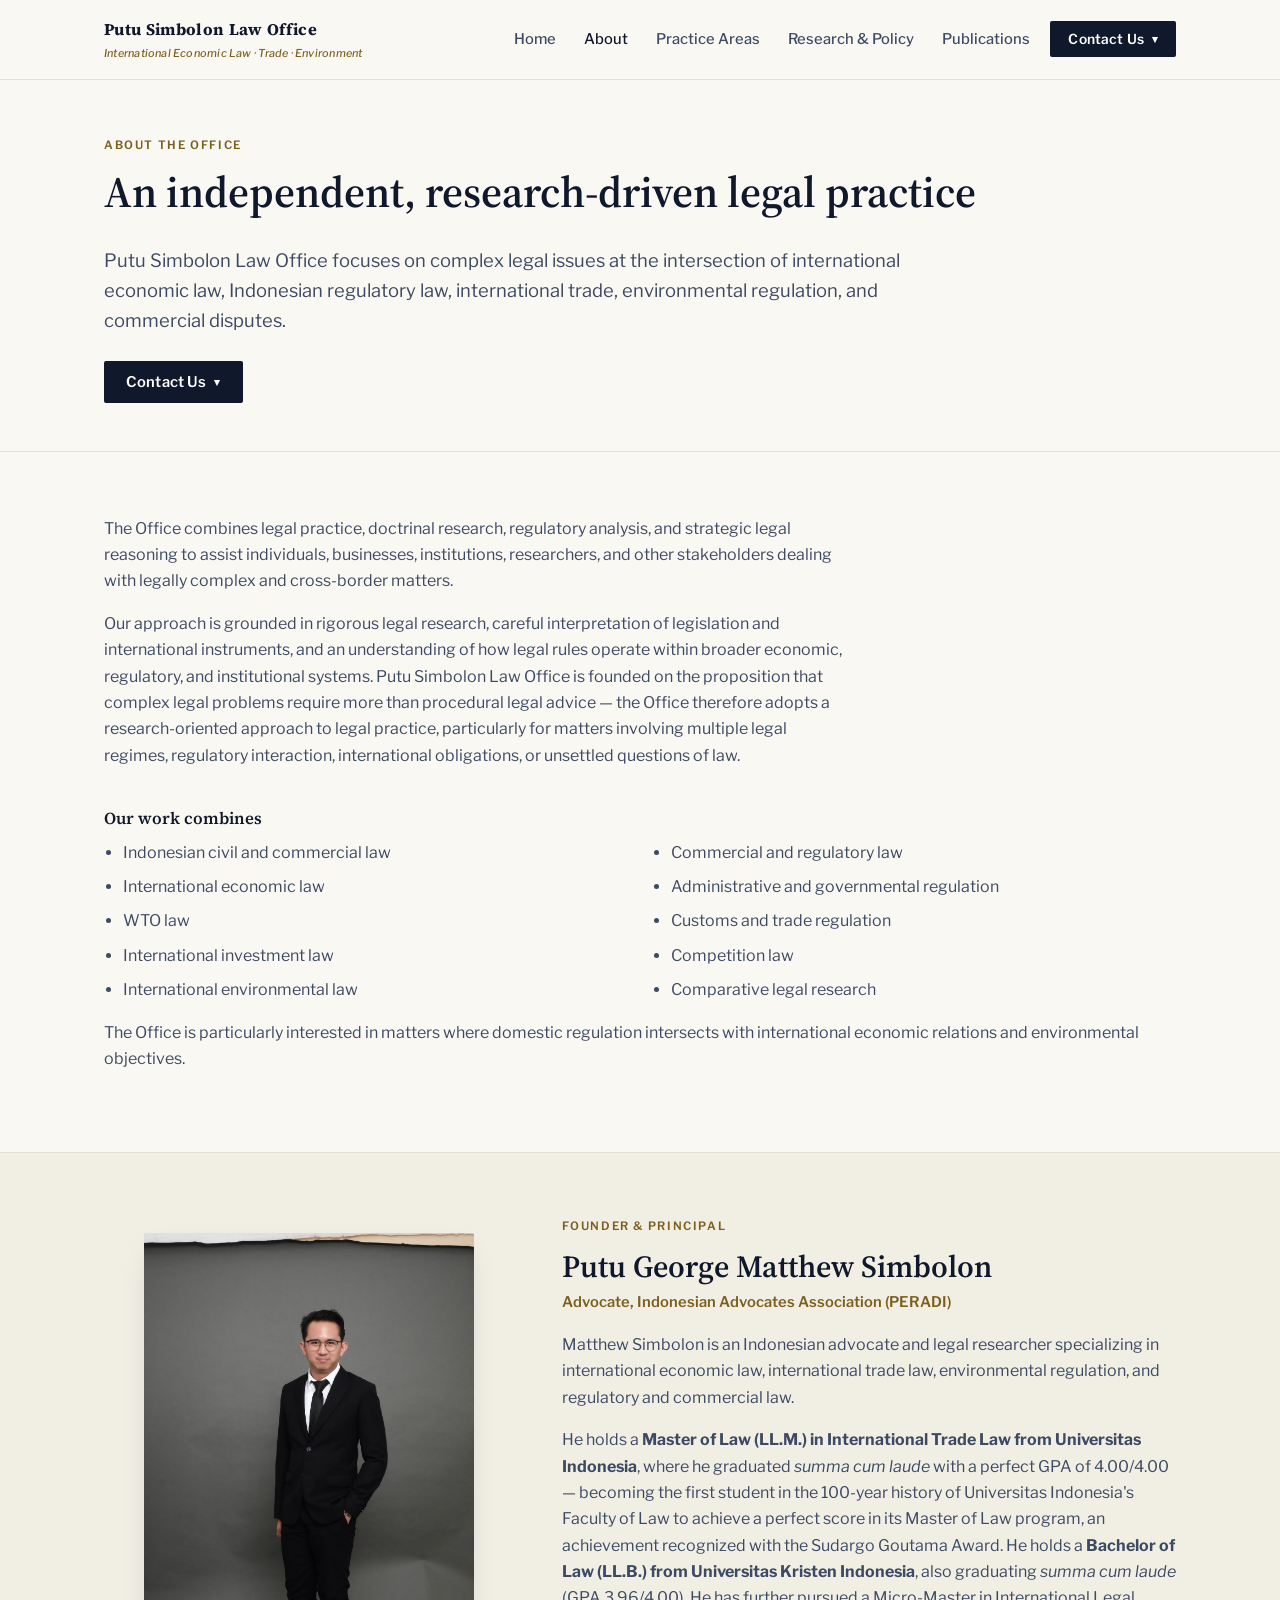
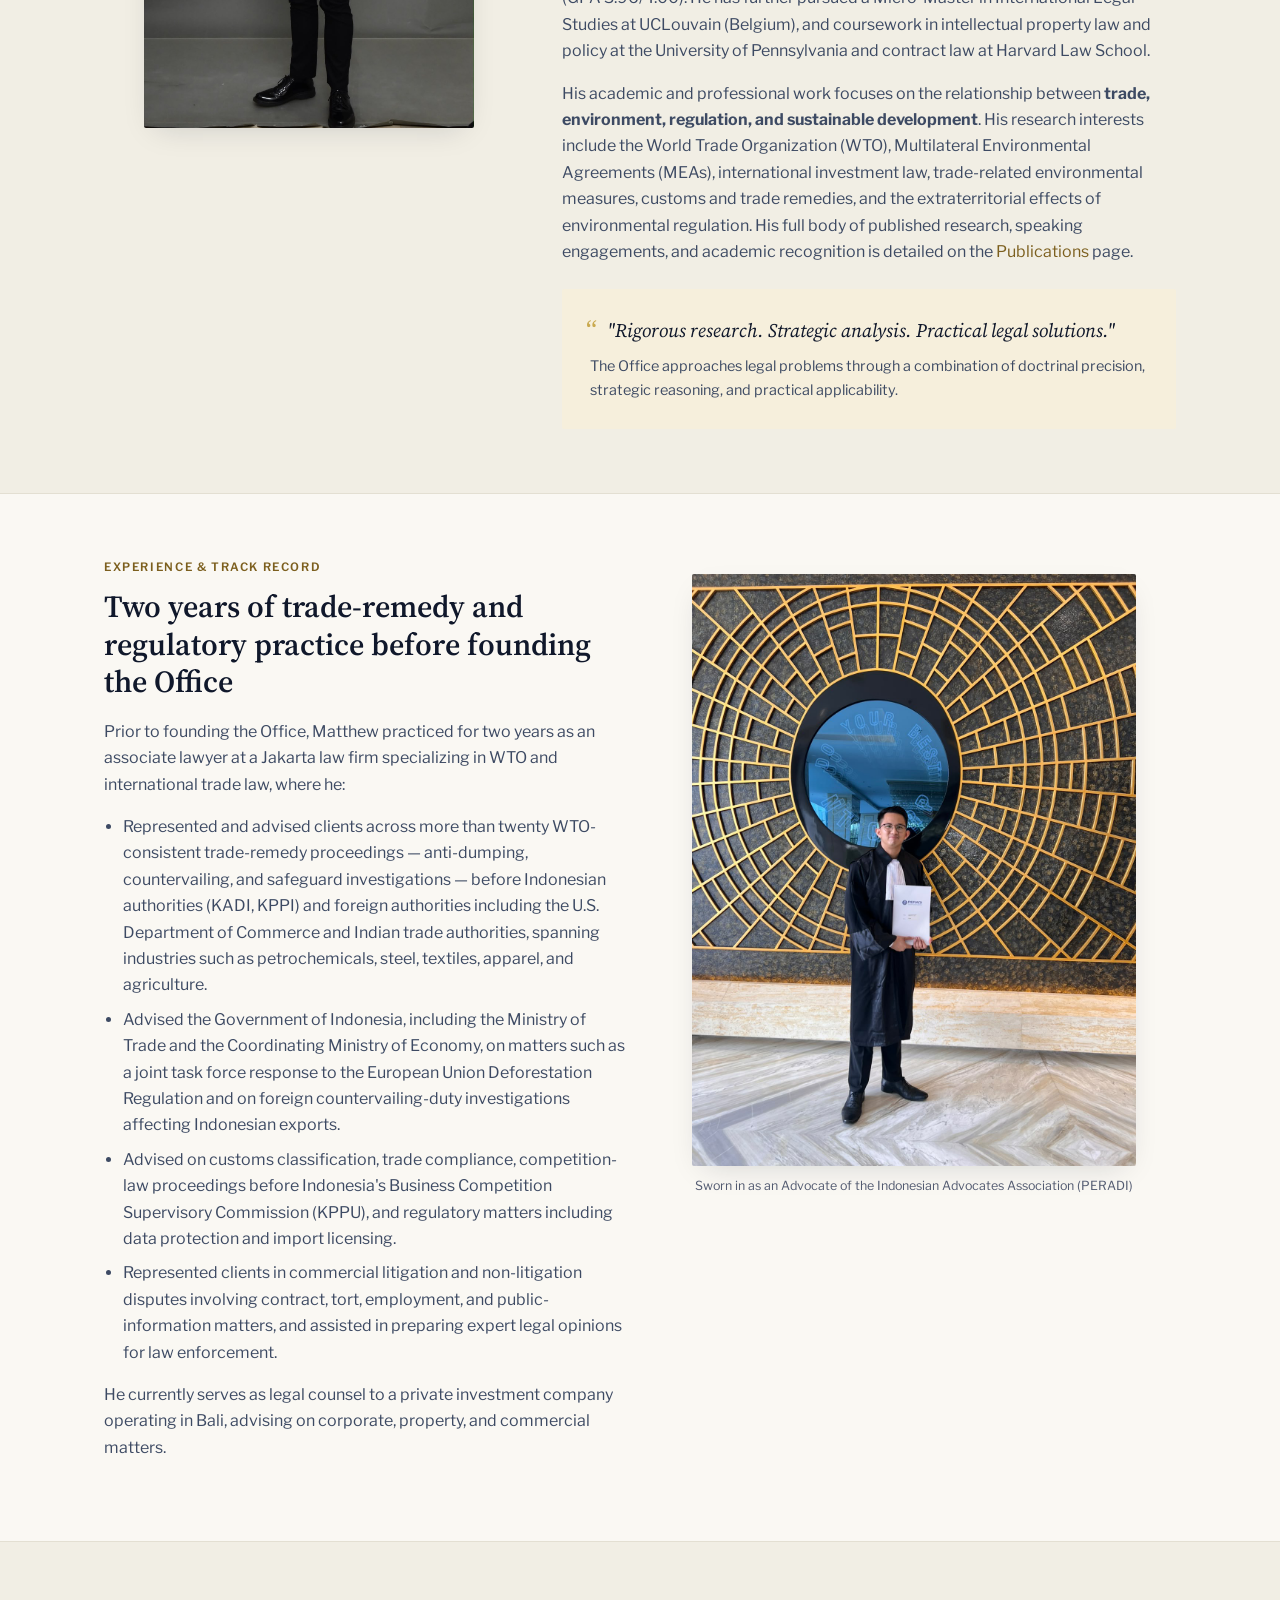
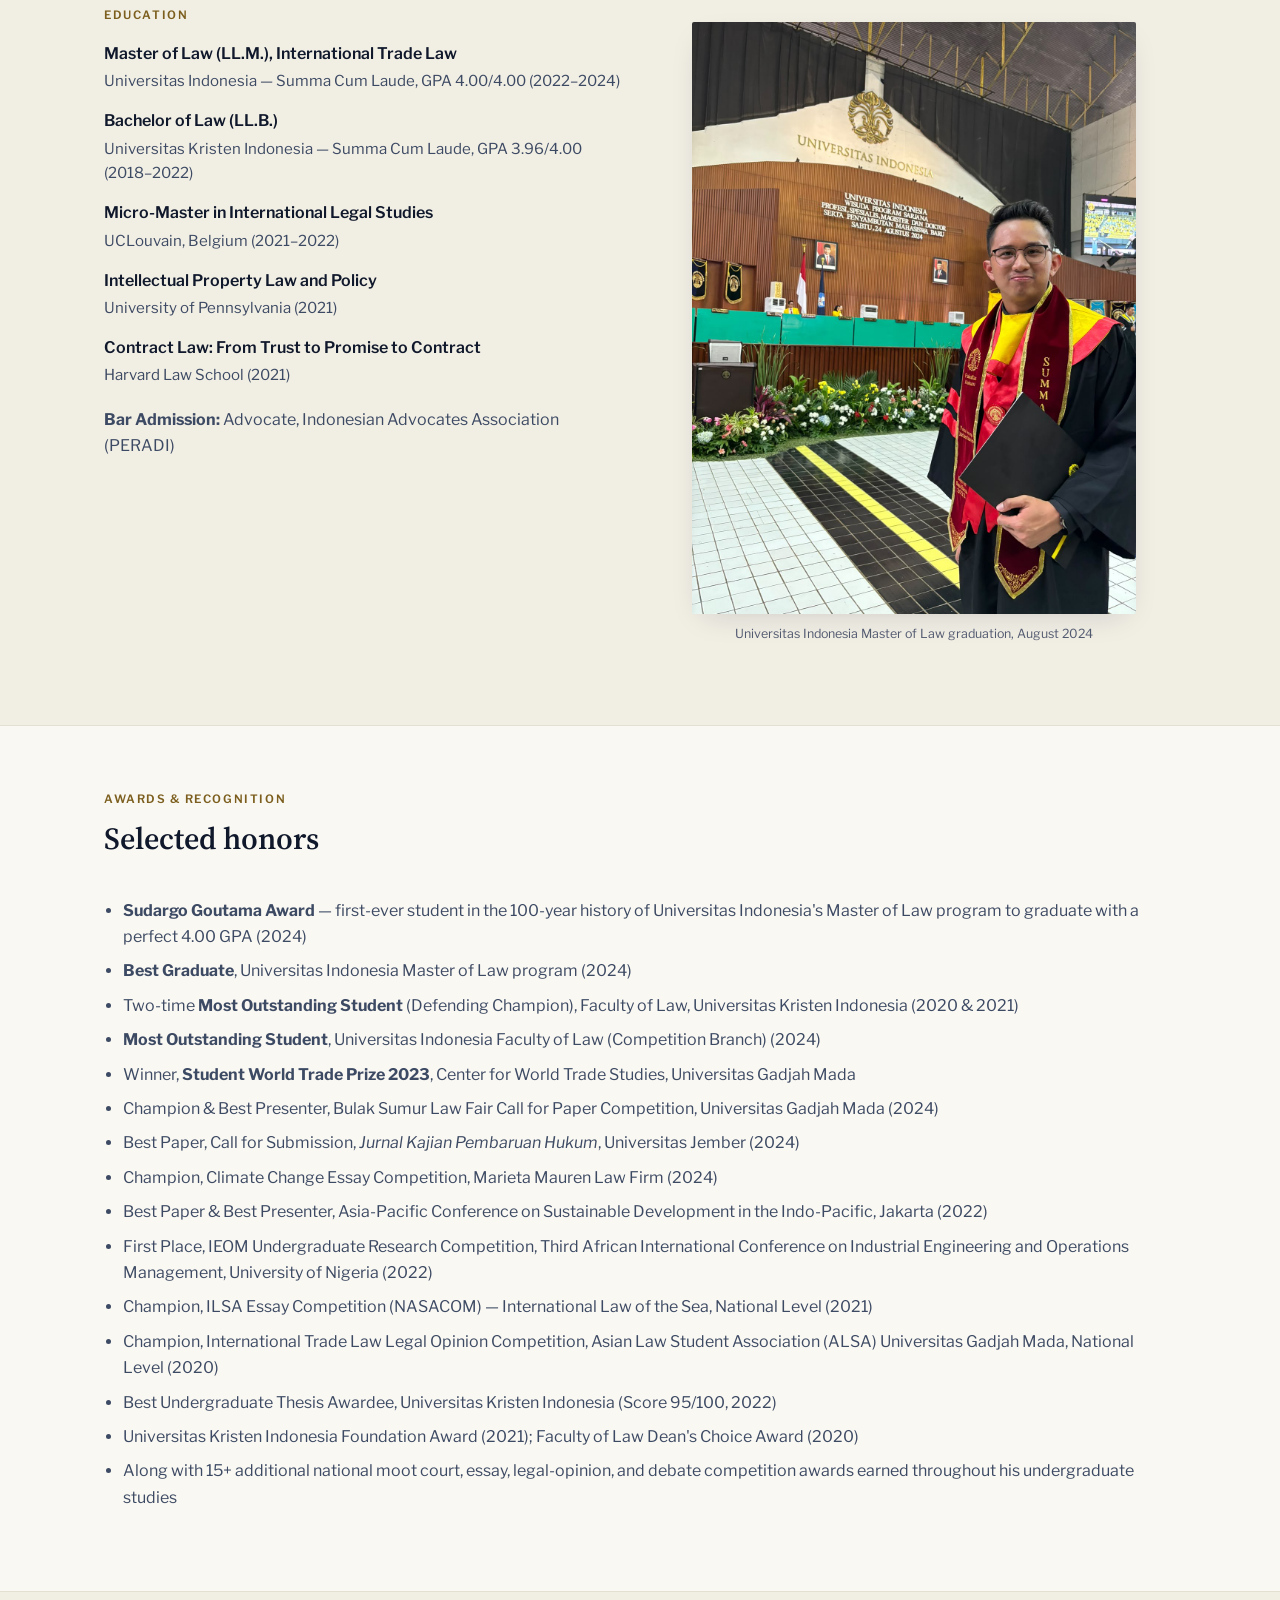
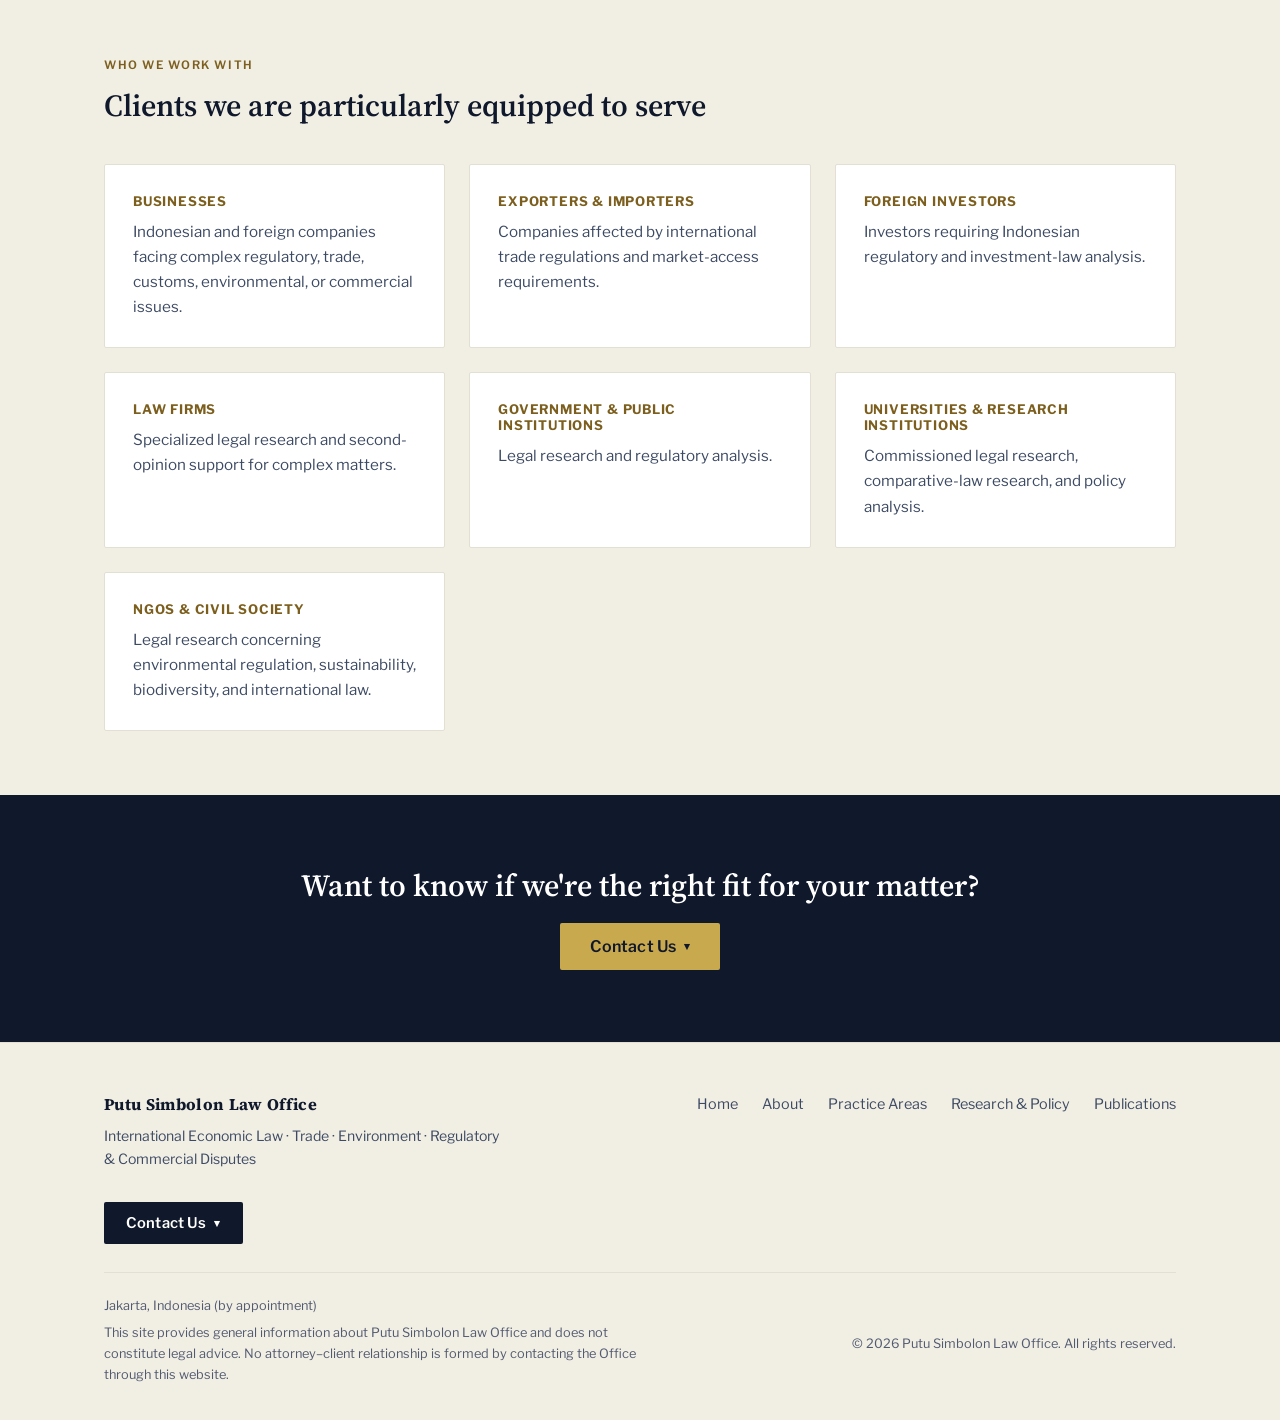
==== commit f0dc7ee3: "Address design review findings - Swap Inter for Libre Franklin (Inter is an overused AI-site default" ====
--- a/about.html
+++ b/about.html
@@ -8,7 +8,7 @@
 <link rel="icon" href="data:,">
 <link rel="preconnect" href="https://fonts.googleapis.com">
 <link rel="preconnect" href="https://fonts.gstatic.com" crossorigin>
-<link href="https://fonts.googleapis.com/css2?family=Source+Serif+4:ital,wght@0,500;0,600;0,700;1,500&family=Inter:wght@400;500;600;700&display=swap" rel="stylesheet">
+<link href="https://fonts.googleapis.com/css2?family=Source+Serif+4:ital,wght@0,500;0,600;0,700;1,500&family=Libre+Franklin:wght@400;500;600;700&display=swap" rel="stylesheet">
 <link rel="stylesheet" href="css/style.css">
 </head>
 <body>
--- a/css/style.css
+++ b/css/style.css
@@ -16,7 +16,7 @@
   --radius: 2px;
   --shadow: 0 10px 30px -12px rgba(16, 24, 43, 0.18);
   --serif: "Source Serif 4", "Georgia", serif;
-  --sans: "Inter", -apple-system, BlinkMacSystemFont, "Segoe UI", sans-serif;
+  --sans: "Libre Franklin", -apple-system, BlinkMacSystemFont, "Segoe UI", sans-serif;
 }
 
 * { box-sizing: border-box; }
@@ -71,6 +71,16 @@
   display: block;
 }
 
+/* Longer descriptive lines read poorly in full caps — keep the label
+   feel via italic + letter-spacing instead of uppercase. */
+.eyebrow.tagline {
+  text-transform: none;
+  font-style: italic;
+  font-weight: 500;
+  letter-spacing: 0.01em;
+  font-size: 0.9rem;
+}
+
 .lede {
   font-size: 1.15rem;
   color: var(--ink-soft);
@@ -115,9 +125,9 @@
   display: block;
   font-family: var(--sans);
   font-weight: 500;
-  font-size: 0.62rem;
-  letter-spacing: 0.1em;
-  text-transform: uppercase;
+  font-style: italic;
+  font-size: 0.68rem;
+  letter-spacing: 0.02em;
   color: var(--accent);
   margin-top: 2px;
   overflow: hidden;
@@ -429,9 +439,8 @@
 }
 .practice-item .specialization {
   margin-top: 14px;
-  padding: 16px 20px;
+  padding: 18px 22px;
   background: var(--accent-bg);
-  border-left: 3px solid var(--accent-soft);
   border-radius: var(--radius);
 }
 .practice-item .specialization p { margin: 0; font-size: 0.94rem; }
@@ -465,17 +474,28 @@
 
 .philosophy {
   margin-top: 24px;
-  padding: 22px 26px;
-  border-left: 3px solid var(--accent-soft);
+  padding: 26px 28px;
   background: var(--accent-bg);
   border-radius: var(--radius);
 }
 .philosophy .quote {
   font-family: var(--serif);
   font-style: italic;
-  font-size: 1.08rem;
-  color: var(--ink);
-  margin: 0 0 6px;
+  font-size: 1.2rem;
+  color: var(--ink);
+  margin: 0 0 8px;
+  position: relative;
+  padding-left: 0.9em;
+}
+.philosophy .quote::before {
+  content: "\201C";
+  font-style: normal;
+  color: var(--accent-soft);
+  font-size: 1.4em;
+  position: absolute;
+  left: -0.15em;
+  top: 0.08em;
+  line-height: 1;
 }
 .philosophy p:last-child { margin: 0; font-size: 0.9rem; color: var(--ink-soft); }
 
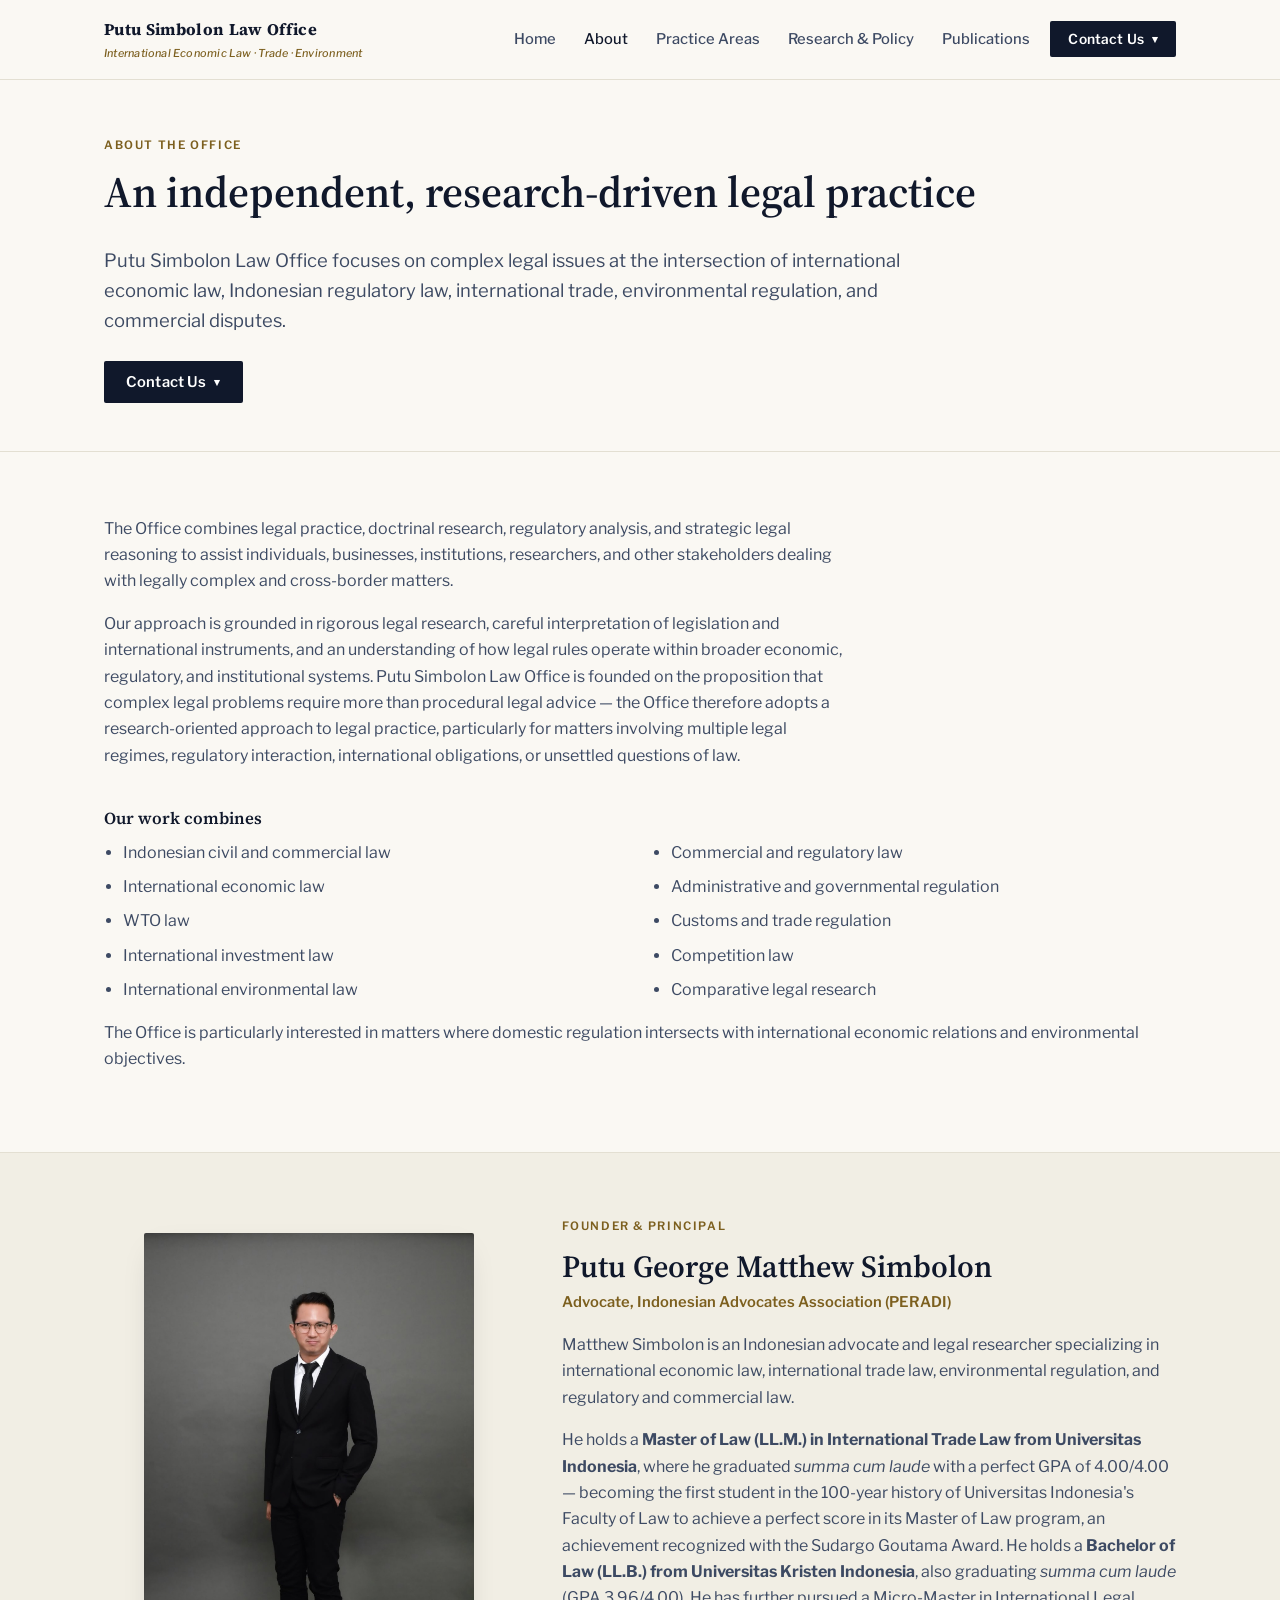
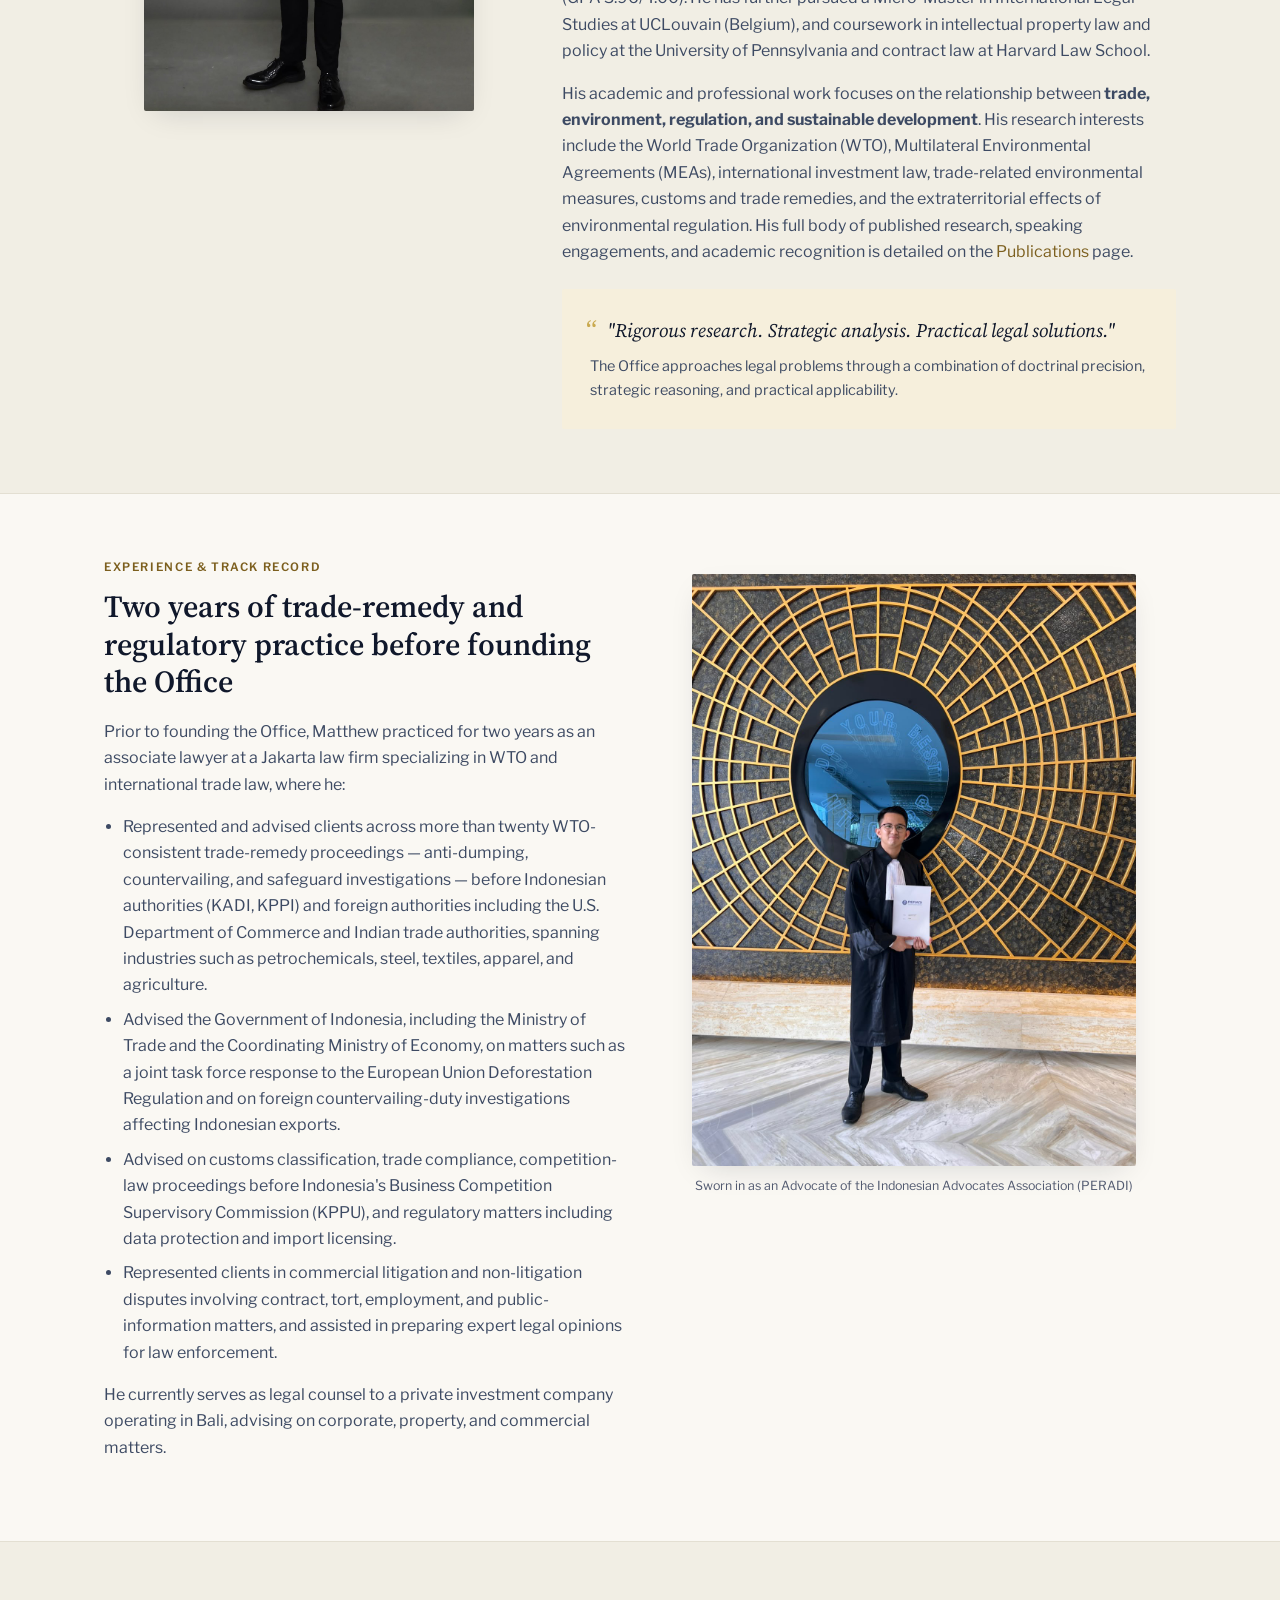
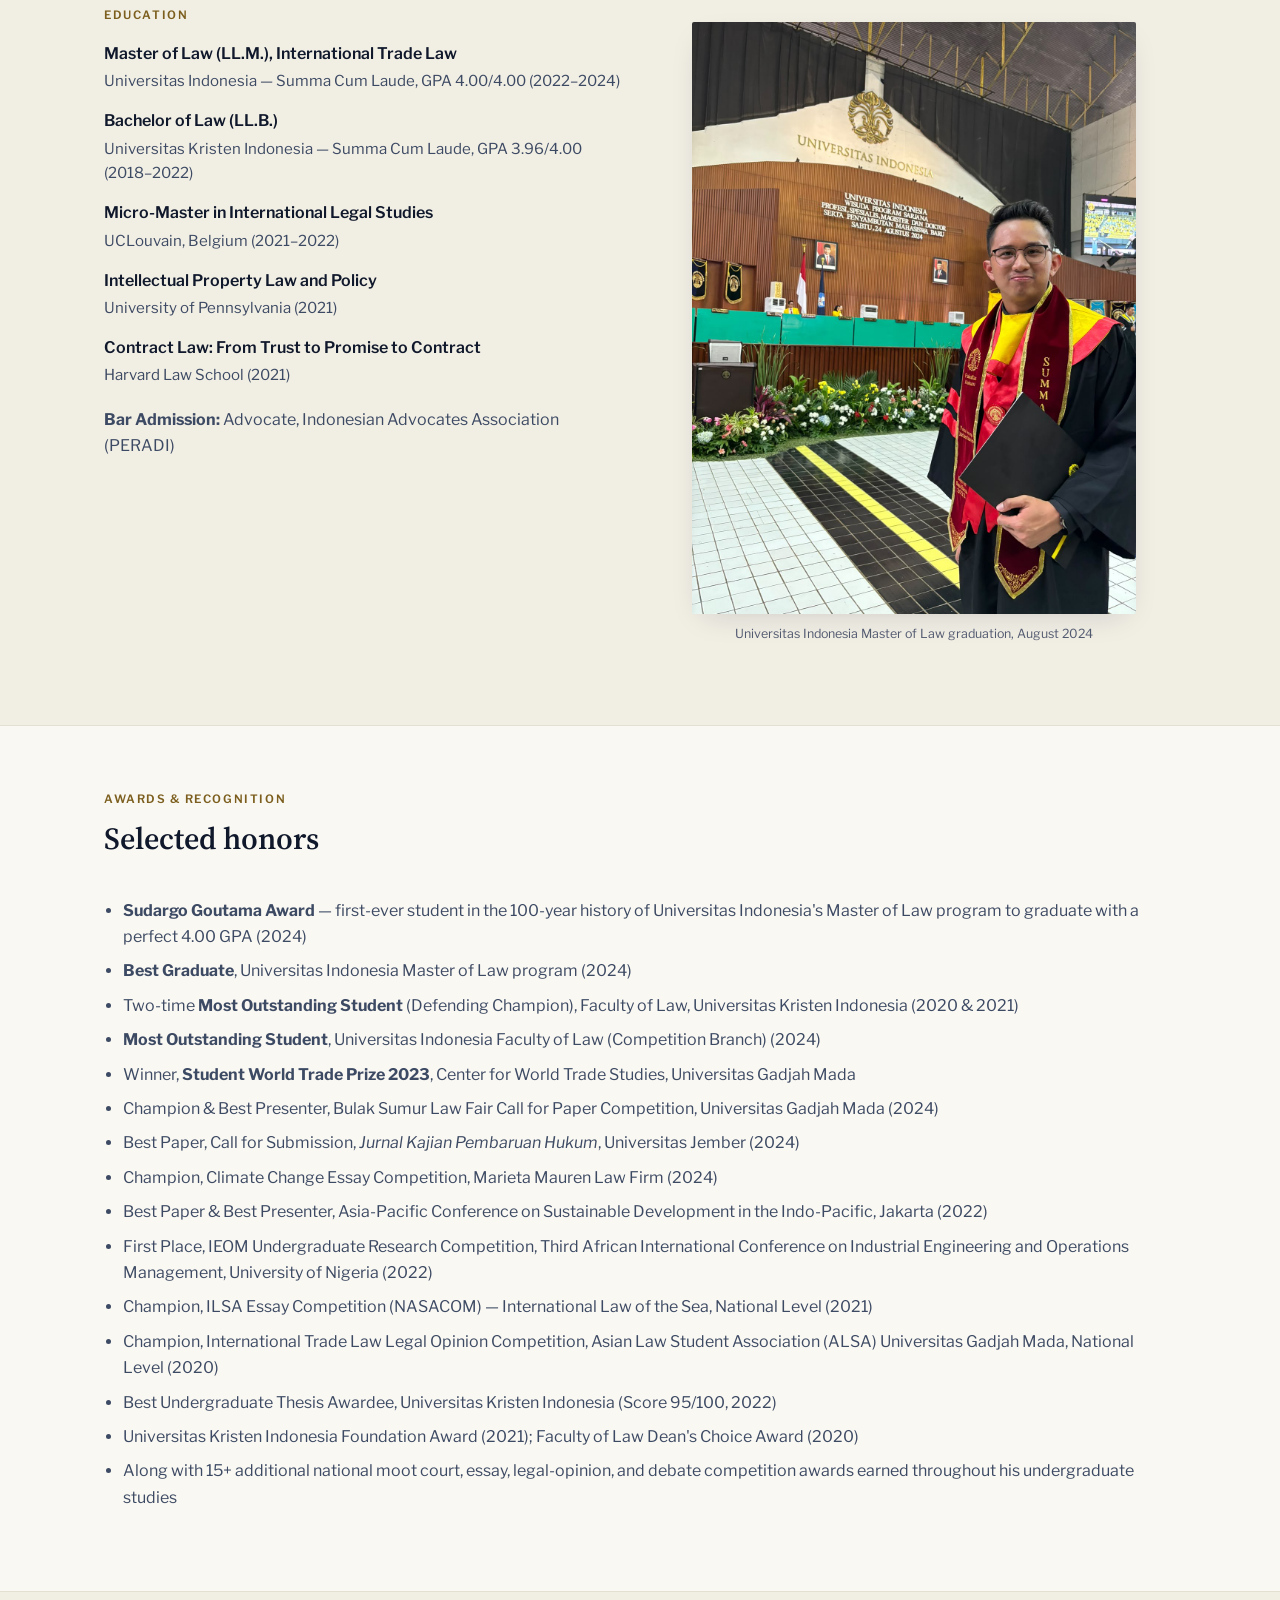
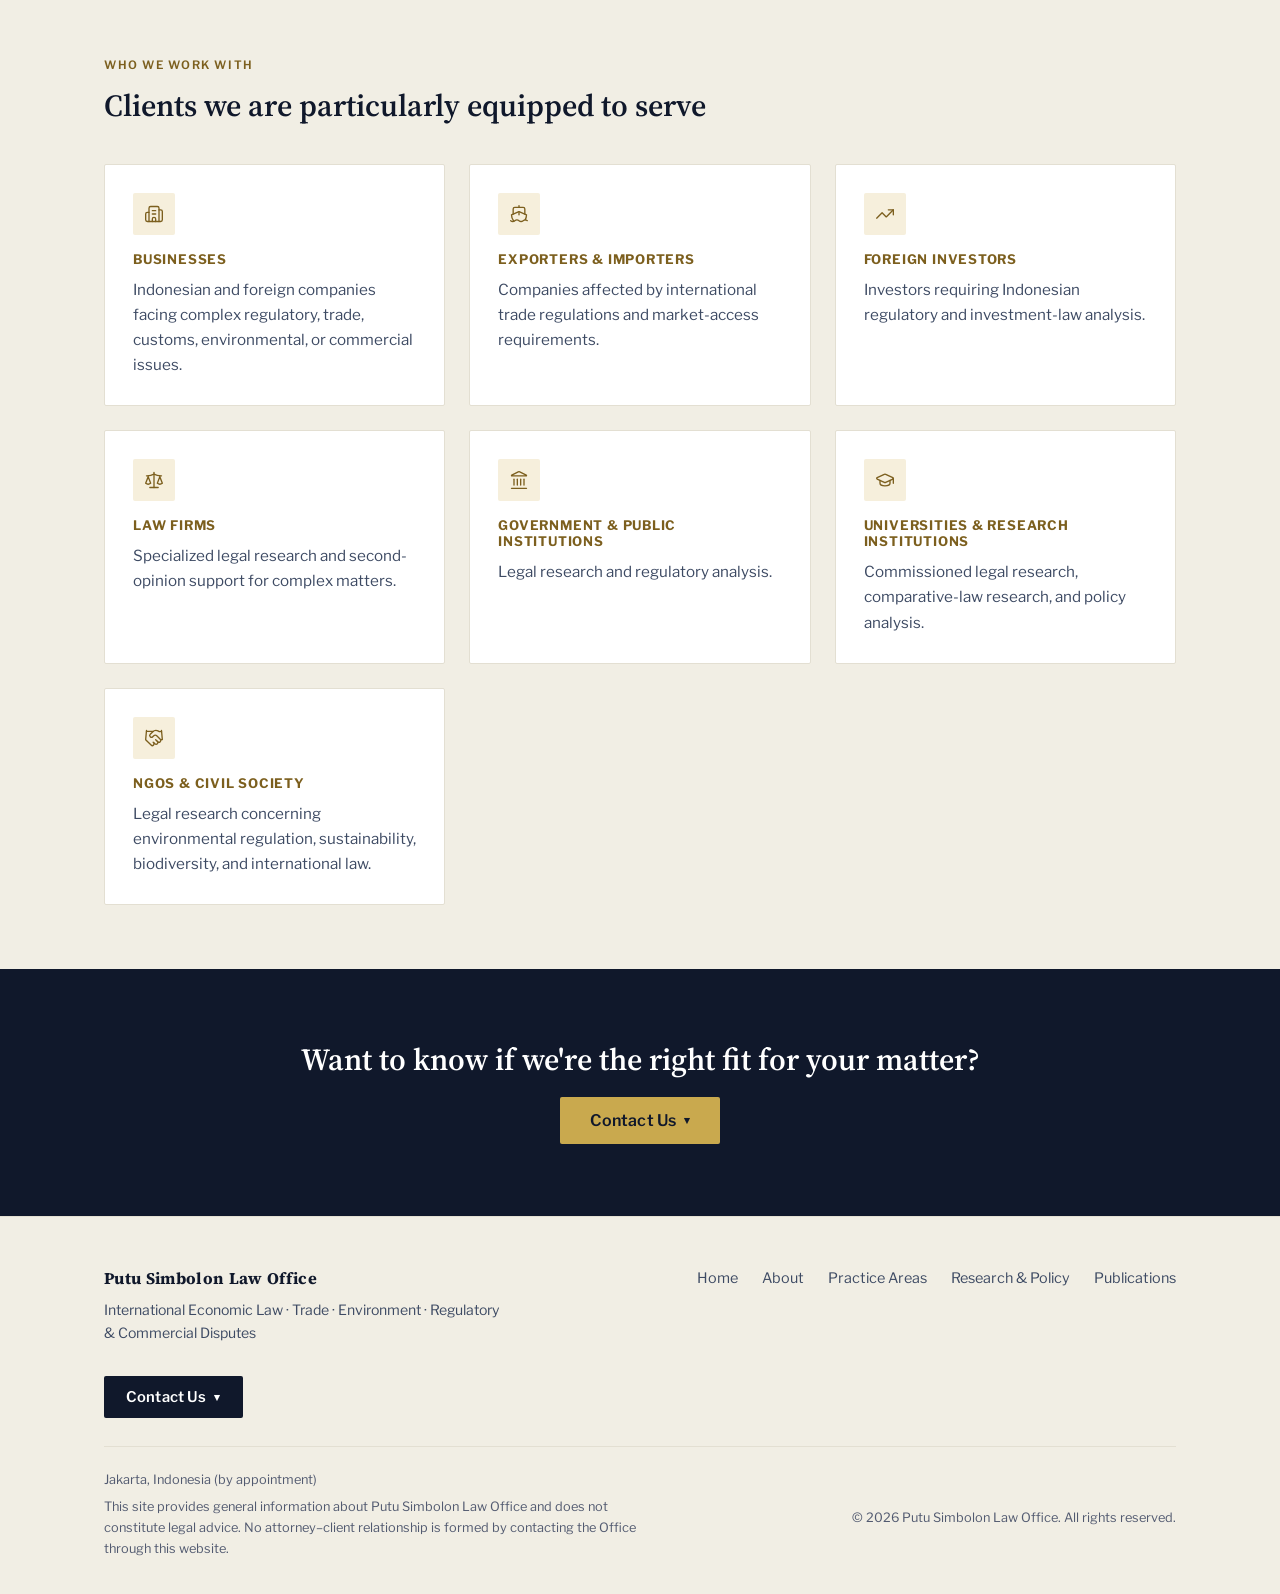
==== commit fff16d86: "Add thin-line icons to card/bullet sections; refresh founder headshot - Add a small monochrome icon-" ====
--- a/about.html
+++ b/about.html
@@ -199,30 +199,37 @@
     </div>
     <div class="grid-3">
       <div class="card">
+        <div class="icon-badge"><svg class="icon" aria-hidden="true" xmlns="http://www.w3.org/2000/svg" viewBox="0 0 24 24" fill="none" stroke="currentColor" stroke-width="2" stroke-linecap="round" stroke-linejoin="round"><path d="M10 12h4"/><path d="M10 8h4"/><path d="M14 21v-3a2 2 0 0 0-4 0v3"/><path d="M6 10H4a2 2 0 0 0-2 2v7a2 2 0 0 0 2 2h16a2 2 0 0 0 2-2V9a2 2 0 0 0-2-2h-2"/><path d="M6 21V5a2 2 0 0 1 2-2h8a2 2 0 0 1 2 2v16"/></svg></div>
         <h3>Businesses</h3>
         <p>Indonesian and foreign companies facing complex regulatory, trade, customs, environmental, or commercial issues.</p>
       </div>
       <div class="card">
+        <div class="icon-badge"><svg class="icon" aria-hidden="true" xmlns="http://www.w3.org/2000/svg" viewBox="0 0 24 24" fill="none" stroke="currentColor" stroke-width="2" stroke-linecap="round" stroke-linejoin="round"><path d="M12 2v2"/><path d="M12 9.189V13"/><path d="M19 12V6a2 2 0 00-2-2H7a2 2 0 00-2 2v6"/><path d="M19.38 19A11.6 11.6 0 0021 13l-8.188-3.639a2 2 0 00-1.624 0L3 13.001a11.6 11.6 0 002.81 7.76"/><path d="M2 20c.6.5 1.2 1 2.5 1 2.5 0 2.5-2 5-2 1.3 0 1.9.5 2.5 1s1.2 1 2.5 1c2.5 0 2.5-2 5-2 1.3 0 1.9.5 2.5 1"/></svg></div>
         <h3>Exporters &amp; Importers</h3>
         <p>Companies affected by international trade regulations and market-access requirements.</p>
       </div>
       <div class="card">
+        <div class="icon-badge"><svg class="icon" aria-hidden="true" xmlns="http://www.w3.org/2000/svg" viewBox="0 0 24 24" fill="none" stroke="currentColor" stroke-width="2" stroke-linecap="round" stroke-linejoin="round"><path d="M16 7h6v6"/><path d="m22 7-8.5 8.5-5-5L2 17"/></svg></div>
         <h3>Foreign Investors</h3>
         <p>Investors requiring Indonesian regulatory and investment-law analysis.</p>
       </div>
       <div class="card">
+        <div class="icon-badge"><svg class="icon" aria-hidden="true" xmlns="http://www.w3.org/2000/svg" viewBox="0 0 24 24" fill="none" stroke="currentColor" stroke-width="2" stroke-linecap="round" stroke-linejoin="round"><path d="M12 3v18"/><path d="m19 8 3 8a5 5 0 0 1-6 0zV7"/><path d="M3 7h1a17 17 0 0 0 8-2 17 17 0 0 0 8 2h1"/><path d="m5 8 3 8a5 5 0 0 1-6 0zV7"/><path d="M7 21h10"/></svg></div>
         <h3>Law Firms</h3>
         <p>Specialized legal research and second-opinion support for complex matters.</p>
       </div>
       <div class="card">
+        <div class="icon-badge"><svg class="icon" aria-hidden="true" xmlns="http://www.w3.org/2000/svg" viewBox="0 0 24 24" fill="none" stroke="currentColor" stroke-width="2" stroke-linecap="round" stroke-linejoin="round"><path d="M10 18v-7"/><path d="M11.119 2.205a2 2 0 0 1 1.762 0l7.84 3.846A.5.5 0 0 1 20.5 7h-17a.5.5 0 0 1-.22-.949z"/><path d="M14 18v-7"/><path d="M18 18v-7"/><path d="M3 22h18"/><path d="M6 18v-7"/></svg></div>
         <h3>Government &amp; Public Institutions</h3>
         <p>Legal research and regulatory analysis.</p>
       </div>
       <div class="card">
+        <div class="icon-badge"><svg class="icon" aria-hidden="true" xmlns="http://www.w3.org/2000/svg" viewBox="0 0 24 24" fill="none" stroke="currentColor" stroke-width="2" stroke-linecap="round" stroke-linejoin="round"><path d="M21.42 10.922a1 1 0 0 0-.019-1.838L12.83 5.18a2 2 0 0 0-1.66 0L2.6 9.08a1 1 0 0 0 0 1.832l8.57 3.908a2 2 0 0 0 1.66 0z"/><path d="M22 10v6"/><path d="M6 12.5V16a6 3 0 0 0 12 0v-3.5"/></svg></div>
         <h3>Universities &amp; Research Institutions</h3>
         <p>Commissioned legal research, comparative-law research, and policy analysis.</p>
       </div>
       <div class="card">
+        <div class="icon-badge"><svg class="icon" aria-hidden="true" xmlns="http://www.w3.org/2000/svg" viewBox="0 0 24 24" fill="none" stroke="currentColor" stroke-width="2" stroke-linecap="round" stroke-linejoin="round"><path d="m11 17 2 2a1 1 0 1 0 3-3"/><path d="m14 14 2.5 2.5a1 1 0 1 0 3-3l-3.88-3.88a3 3 0 0 0-4.24 0l-.88.88a1 1 0 1 1-3-3l2.81-2.81a5.79 5.79 0 0 1 7.06-.87l.47.28a2 2 0 0 0 1.42.25L21 4"/><path d="m21 3 1 11h-2"/><path d="M3 3 2 14l6.5 6.5a1 1 0 1 0 3-3"/><path d="M3 4h8"/></svg></div>
         <h3>NGOs &amp; Civil Society</h3>
         <p>Legal research concerning environmental regulation, sustainability, biodiversity, and international law.</p>
       </div>
--- a/css/style.css
+++ b/css/style.css
@@ -21,6 +21,18 @@
 
 * { box-sizing: border-box; }
 
+.visually-hidden {
+  position: absolute;
+  width: 1px;
+  height: 1px;
+  padding: 0;
+  margin: -1px;
+  overflow: hidden;
+  clip: rect(0, 0, 0, 0);
+  white-space: nowrap;
+  border: 0;
+}
+
 html { scroll-behavior: smooth; }
 
 body {
@@ -355,6 +367,33 @@
   margin-bottom: 10px;
 }
 .card p { margin: 0; font-size: 0.95rem; }
+
+/* Icons — thin-line, monochrome, used sparingly as small badges rather
+   than decoration. Keeps the tone editorial, not app-like. */
+.icon {
+  width: 22px;
+  height: 22px;
+  stroke-width: 1.6;
+  display: block;
+}
+.icon-badge {
+  width: 42px;
+  height: 42px;
+  display: flex;
+  align-items: center;
+  justify-content: center;
+  background: var(--accent-bg);
+  color: var(--accent);
+  border-radius: var(--radius);
+  margin-bottom: 16px;
+}
+.icon-badge .icon { width: 20px; height: 20px; }
+
+.icon-inline {
+  color: var(--accent);
+  margin-bottom: 10px;
+}
+.icon-inline .icon { width: 20px; height: 20px; }
 
 /* Highlight strip ("Recognized for Rigor") */
 
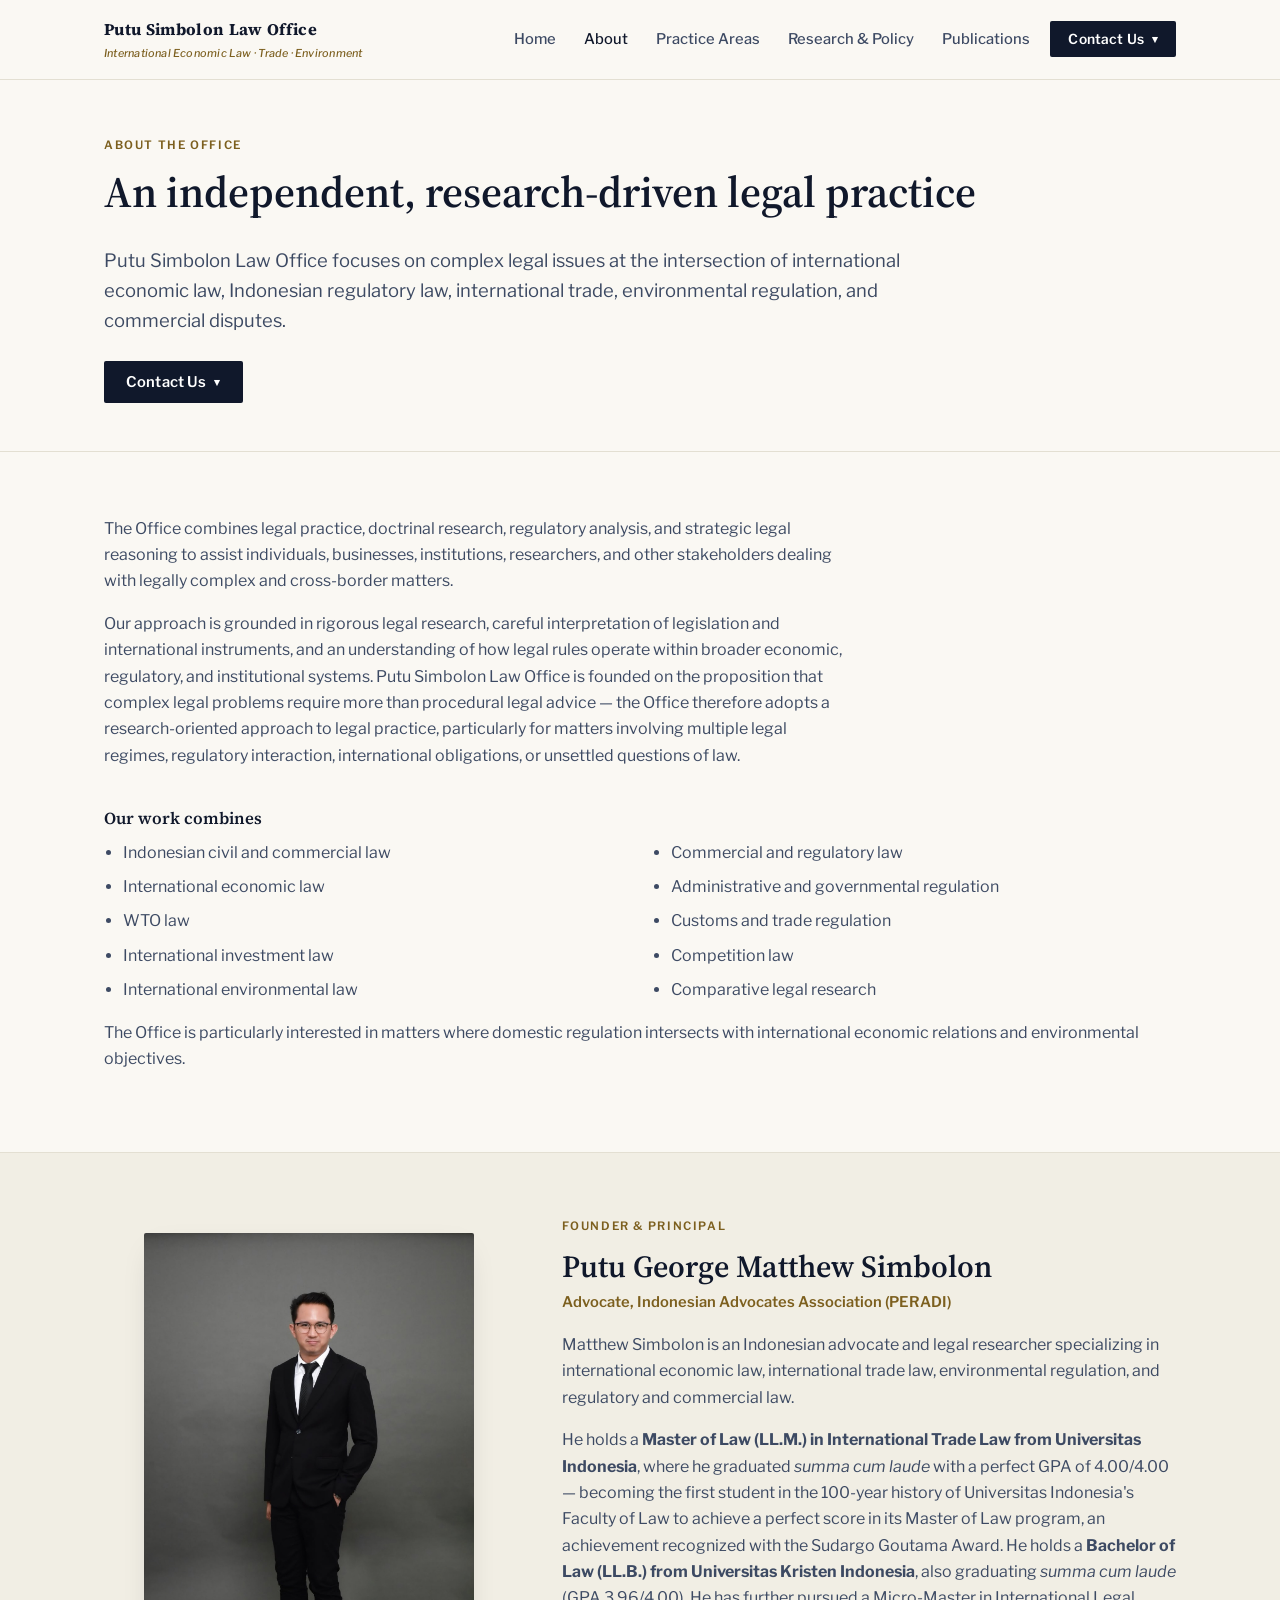
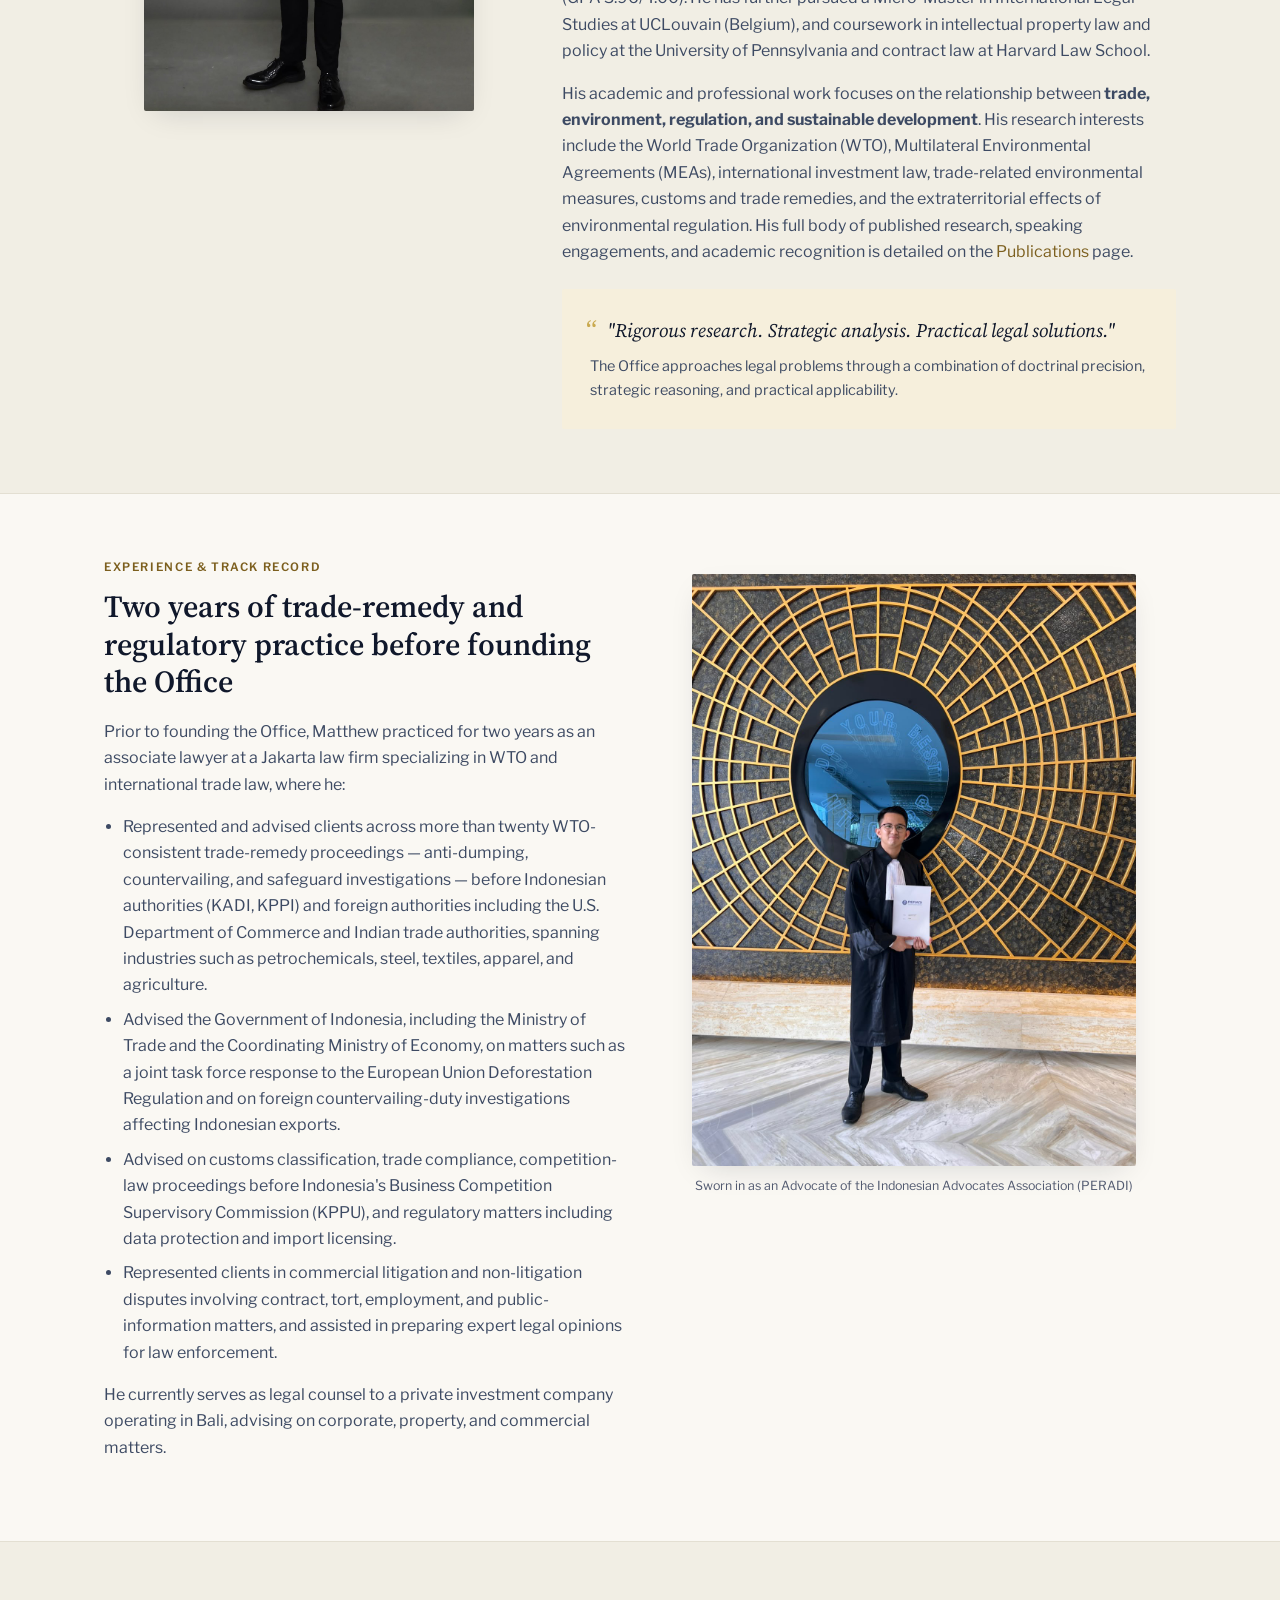
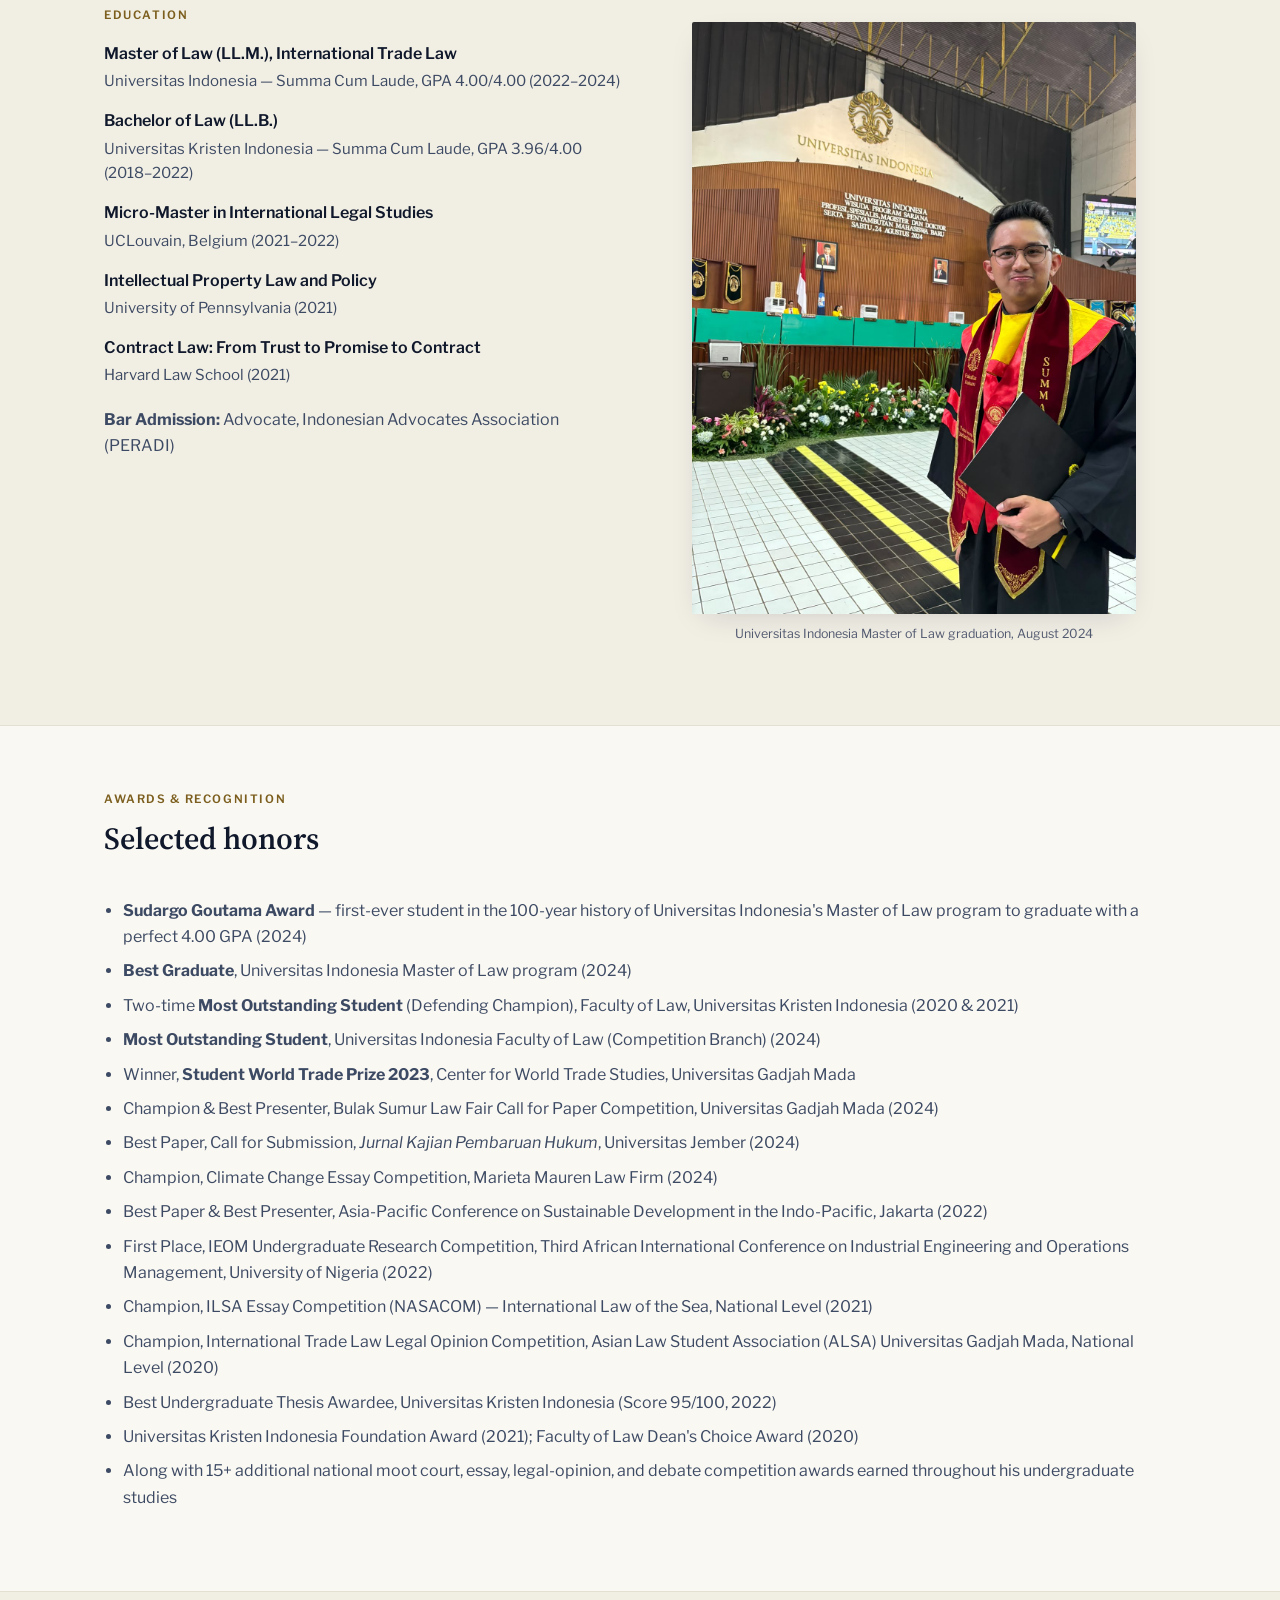
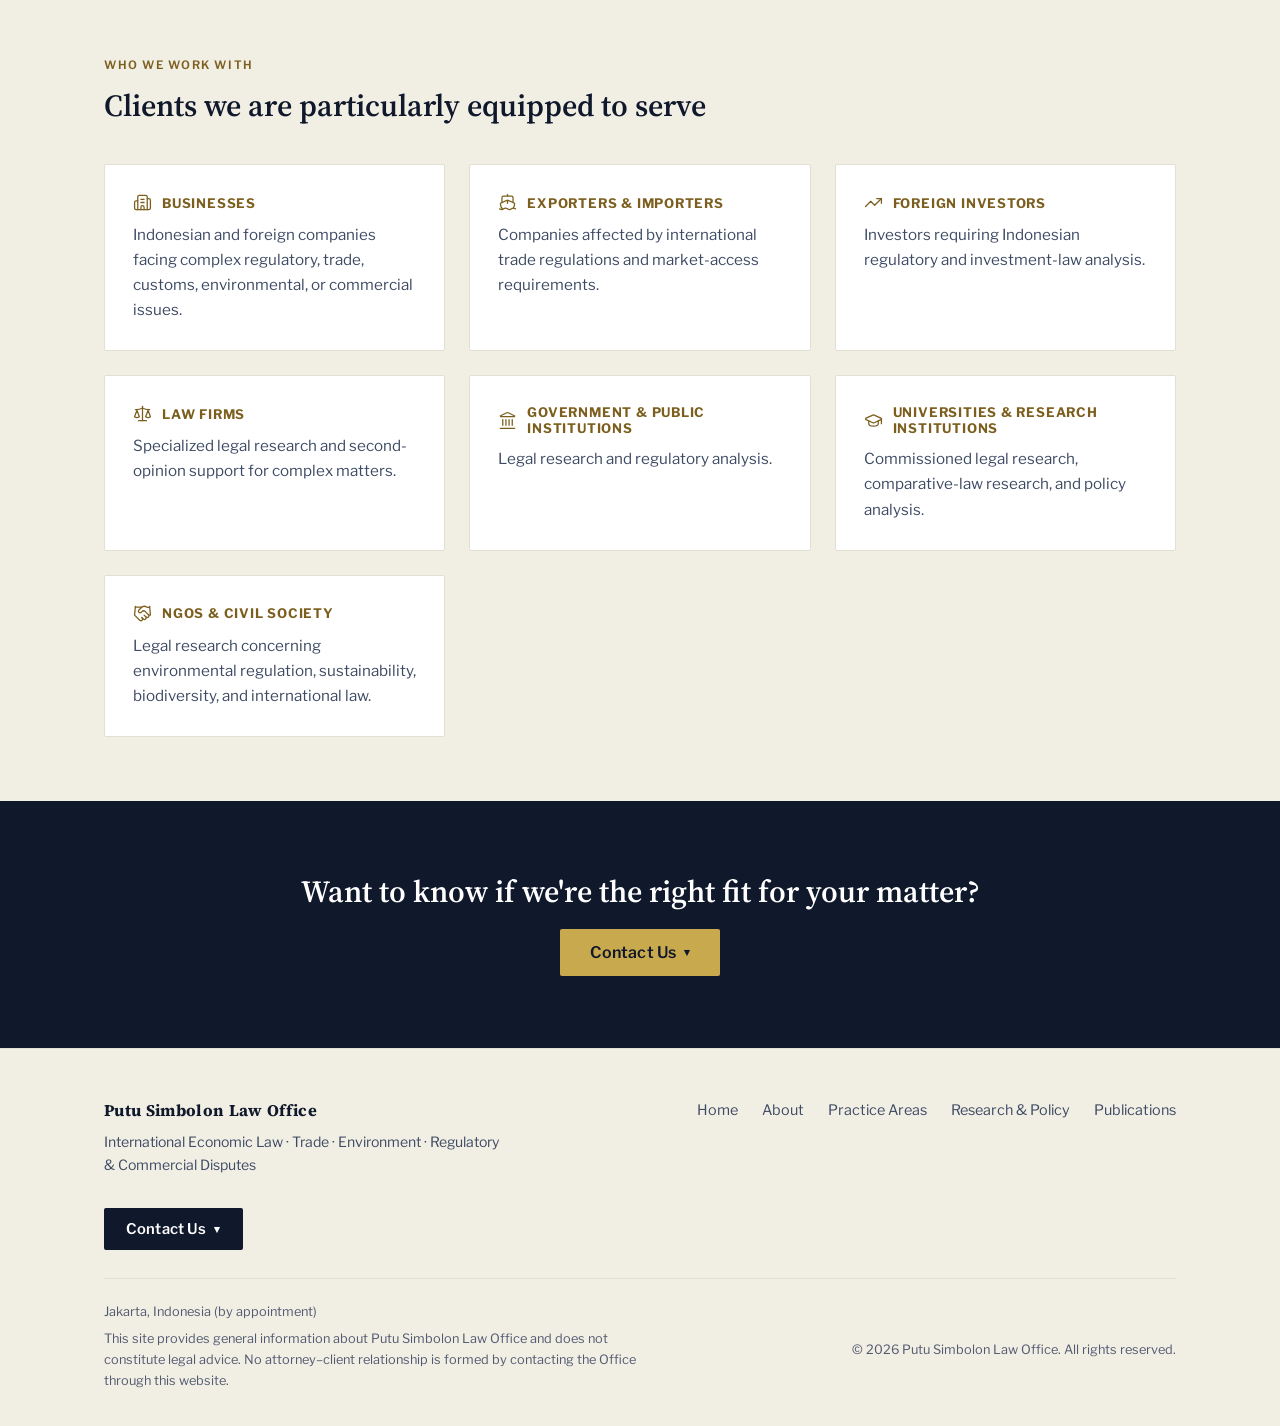
==== commit 875a0933: "Fix icon-tile-stack pattern: icons inline beside headings, not above A rounded-square icon tile stac" ====
--- a/about.html
+++ b/about.html
@@ -199,38 +199,31 @@
     </div>
     <div class="grid-3">
       <div class="card">
-        <div class="icon-badge"><svg class="icon" aria-hidden="true" xmlns="http://www.w3.org/2000/svg" viewBox="0 0 24 24" fill="none" stroke="currentColor" stroke-width="2" stroke-linecap="round" stroke-linejoin="round"><path d="M10 12h4"/><path d="M10 8h4"/><path d="M14 21v-3a2 2 0 0 0-4 0v3"/><path d="M6 10H4a2 2 0 0 0-2 2v7a2 2 0 0 0 2 2h16a2 2 0 0 0 2-2V9a2 2 0 0 0-2-2h-2"/><path d="M6 21V5a2 2 0 0 1 2-2h8a2 2 0 0 1 2 2v16"/></svg></div>
-        <h3>Businesses</h3>
+        <div class="card-head"><svg class="icon" aria-hidden="true" xmlns="http://www.w3.org/2000/svg" viewBox="0 0 24 24" fill="none" stroke="currentColor" stroke-width="2" stroke-linecap="round" stroke-linejoin="round"><path d="M10 12h4"/><path d="M10 8h4"/><path d="M14 21v-3a2 2 0 0 0-4 0v3"/><path d="M6 10H4a2 2 0 0 0-2 2v7a2 2 0 0 0 2 2h16a2 2 0 0 0 2-2V9a2 2 0 0 0-2-2h-2"/><path d="M6 21V5a2 2 0 0 1 2-2h8a2 2 0 0 1 2 2v16"/></svg><h3>Businesses</h3></div>
         <p>Indonesian and foreign companies facing complex regulatory, trade, customs, environmental, or commercial issues.</p>
       </div>
       <div class="card">
-        <div class="icon-badge"><svg class="icon" aria-hidden="true" xmlns="http://www.w3.org/2000/svg" viewBox="0 0 24 24" fill="none" stroke="currentColor" stroke-width="2" stroke-linecap="round" stroke-linejoin="round"><path d="M12 2v2"/><path d="M12 9.189V13"/><path d="M19 12V6a2 2 0 00-2-2H7a2 2 0 00-2 2v6"/><path d="M19.38 19A11.6 11.6 0 0021 13l-8.188-3.639a2 2 0 00-1.624 0L3 13.001a11.6 11.6 0 002.81 7.76"/><path d="M2 20c.6.5 1.2 1 2.5 1 2.5 0 2.5-2 5-2 1.3 0 1.9.5 2.5 1s1.2 1 2.5 1c2.5 0 2.5-2 5-2 1.3 0 1.9.5 2.5 1"/></svg></div>
-        <h3>Exporters &amp; Importers</h3>
+        <div class="card-head"><svg class="icon" aria-hidden="true" xmlns="http://www.w3.org/2000/svg" viewBox="0 0 24 24" fill="none" stroke="currentColor" stroke-width="2" stroke-linecap="round" stroke-linejoin="round"><path d="M12 2v2"/><path d="M12 9.189V13"/><path d="M19 12V6a2 2 0 00-2-2H7a2 2 0 00-2 2v6"/><path d="M19.38 19A11.6 11.6 0 0021 13l-8.188-3.639a2 2 0 00-1.624 0L3 13.001a11.6 11.6 0 002.81 7.76"/><path d="M2 20c.6.5 1.2 1 2.5 1 2.5 0 2.5-2 5-2 1.3 0 1.9.5 2.5 1s1.2 1 2.5 1c2.5 0 2.5-2 5-2 1.3 0 1.9.5 2.5 1"/></svg><h3>Exporters &amp; Importers</h3></div>
         <p>Companies affected by international trade regulations and market-access requirements.</p>
       </div>
       <div class="card">
-        <div class="icon-badge"><svg class="icon" aria-hidden="true" xmlns="http://www.w3.org/2000/svg" viewBox="0 0 24 24" fill="none" stroke="currentColor" stroke-width="2" stroke-linecap="round" stroke-linejoin="round"><path d="M16 7h6v6"/><path d="m22 7-8.5 8.5-5-5L2 17"/></svg></div>
-        <h3>Foreign Investors</h3>
+        <div class="card-head"><svg class="icon" aria-hidden="true" xmlns="http://www.w3.org/2000/svg" viewBox="0 0 24 24" fill="none" stroke="currentColor" stroke-width="2" stroke-linecap="round" stroke-linejoin="round"><path d="M16 7h6v6"/><path d="m22 7-8.5 8.5-5-5L2 17"/></svg><h3>Foreign Investors</h3></div>
         <p>Investors requiring Indonesian regulatory and investment-law analysis.</p>
       </div>
       <div class="card">
-        <div class="icon-badge"><svg class="icon" aria-hidden="true" xmlns="http://www.w3.org/2000/svg" viewBox="0 0 24 24" fill="none" stroke="currentColor" stroke-width="2" stroke-linecap="round" stroke-linejoin="round"><path d="M12 3v18"/><path d="m19 8 3 8a5 5 0 0 1-6 0zV7"/><path d="M3 7h1a17 17 0 0 0 8-2 17 17 0 0 0 8 2h1"/><path d="m5 8 3 8a5 5 0 0 1-6 0zV7"/><path d="M7 21h10"/></svg></div>
-        <h3>Law Firms</h3>
+        <div class="card-head"><svg class="icon" aria-hidden="true" xmlns="http://www.w3.org/2000/svg" viewBox="0 0 24 24" fill="none" stroke="currentColor" stroke-width="2" stroke-linecap="round" stroke-linejoin="round"><path d="M12 3v18"/><path d="m19 8 3 8a5 5 0 0 1-6 0zV7"/><path d="M3 7h1a17 17 0 0 0 8-2 17 17 0 0 0 8 2h1"/><path d="m5 8 3 8a5 5 0 0 1-6 0zV7"/><path d="M7 21h10"/></svg><h3>Law Firms</h3></div>
         <p>Specialized legal research and second-opinion support for complex matters.</p>
       </div>
       <div class="card">
-        <div class="icon-badge"><svg class="icon" aria-hidden="true" xmlns="http://www.w3.org/2000/svg" viewBox="0 0 24 24" fill="none" stroke="currentColor" stroke-width="2" stroke-linecap="round" stroke-linejoin="round"><path d="M10 18v-7"/><path d="M11.119 2.205a2 2 0 0 1 1.762 0l7.84 3.846A.5.5 0 0 1 20.5 7h-17a.5.5 0 0 1-.22-.949z"/><path d="M14 18v-7"/><path d="M18 18v-7"/><path d="M3 22h18"/><path d="M6 18v-7"/></svg></div>
-        <h3>Government &amp; Public Institutions</h3>
+        <div class="card-head"><svg class="icon" aria-hidden="true" xmlns="http://www.w3.org/2000/svg" viewBox="0 0 24 24" fill="none" stroke="currentColor" stroke-width="2" stroke-linecap="round" stroke-linejoin="round"><path d="M10 18v-7"/><path d="M11.119 2.205a2 2 0 0 1 1.762 0l7.84 3.846A.5.5 0 0 1 20.5 7h-17a.5.5 0 0 1-.22-.949z"/><path d="M14 18v-7"/><path d="M18 18v-7"/><path d="M3 22h18"/><path d="M6 18v-7"/></svg><h3>Government &amp; Public Institutions</h3></div>
         <p>Legal research and regulatory analysis.</p>
       </div>
       <div class="card">
-        <div class="icon-badge"><svg class="icon" aria-hidden="true" xmlns="http://www.w3.org/2000/svg" viewBox="0 0 24 24" fill="none" stroke="currentColor" stroke-width="2" stroke-linecap="round" stroke-linejoin="round"><path d="M21.42 10.922a1 1 0 0 0-.019-1.838L12.83 5.18a2 2 0 0 0-1.66 0L2.6 9.08a1 1 0 0 0 0 1.832l8.57 3.908a2 2 0 0 0 1.66 0z"/><path d="M22 10v6"/><path d="M6 12.5V16a6 3 0 0 0 12 0v-3.5"/></svg></div>
-        <h3>Universities &amp; Research Institutions</h3>
+        <div class="card-head"><svg class="icon" aria-hidden="true" xmlns="http://www.w3.org/2000/svg" viewBox="0 0 24 24" fill="none" stroke="currentColor" stroke-width="2" stroke-linecap="round" stroke-linejoin="round"><path d="M21.42 10.922a1 1 0 0 0-.019-1.838L12.83 5.18a2 2 0 0 0-1.66 0L2.6 9.08a1 1 0 0 0 0 1.832l8.57 3.908a2 2 0 0 0 1.66 0z"/><path d="M22 10v6"/><path d="M6 12.5V16a6 3 0 0 0 12 0v-3.5"/></svg><h3>Universities &amp; Research Institutions</h3></div>
         <p>Commissioned legal research, comparative-law research, and policy analysis.</p>
       </div>
       <div class="card">
-        <div class="icon-badge"><svg class="icon" aria-hidden="true" xmlns="http://www.w3.org/2000/svg" viewBox="0 0 24 24" fill="none" stroke="currentColor" stroke-width="2" stroke-linecap="round" stroke-linejoin="round"><path d="m11 17 2 2a1 1 0 1 0 3-3"/><path d="m14 14 2.5 2.5a1 1 0 1 0 3-3l-3.88-3.88a3 3 0 0 0-4.24 0l-.88.88a1 1 0 1 1-3-3l2.81-2.81a5.79 5.79 0 0 1 7.06-.87l.47.28a2 2 0 0 0 1.42.25L21 4"/><path d="m21 3 1 11h-2"/><path d="M3 3 2 14l6.5 6.5a1 1 0 1 0 3-3"/><path d="M3 4h8"/></svg></div>
-        <h3>NGOs &amp; Civil Society</h3>
+        <div class="card-head"><svg class="icon" aria-hidden="true" xmlns="http://www.w3.org/2000/svg" viewBox="0 0 24 24" fill="none" stroke="currentColor" stroke-width="2" stroke-linecap="round" stroke-linejoin="round"><path d="m11 17 2 2a1 1 0 1 0 3-3"/><path d="m14 14 2.5 2.5a1 1 0 1 0 3-3l-3.88-3.88a3 3 0 0 0-4.24 0l-.88.88a1 1 0 1 1-3-3l2.81-2.81a5.79 5.79 0 0 1 7.06-.87l.47.28a2 2 0 0 0 1.42.25L21 4"/><path d="m21 3 1 11h-2"/><path d="M3 3 2 14l6.5 6.5a1 1 0 1 0 3-3"/><path d="M3 4h8"/></svg><h3>NGOs &amp; Civil Society</h3></div>
         <p>Legal research concerning environmental regulation, sustainability, biodiversity, and international law.</p>
       </div>
     </div>
--- a/css/style.css
+++ b/css/style.css
@@ -368,32 +368,42 @@
 }
 .card p { margin: 0; font-size: 0.95rem; }
 
-/* Icons — thin-line, monochrome, used sparingly as small badges rather
-   than decoration. Keeps the tone editorial, not app-like. */
+/* Icons — thin-line, monochrome, sitting in flow next to a heading
+   rather than stacked above it in their own tile. */
 .icon {
   width: 22px;
   height: 22px;
   stroke-width: 1.6;
   display: block;
 }
-.icon-badge {
-  width: 42px;
-  height: 42px;
-  display: flex;
-  align-items: center;
-  justify-content: center;
-  background: var(--accent-bg);
-  color: var(--accent);
-  border-radius: var(--radius);
-  margin-bottom: 16px;
-}
-.icon-badge .icon { width: 20px; height: 20px; }
-
-.icon-inline {
-  color: var(--accent);
+
+.card-head {
+  display: flex;
+  align-items: center;
+  gap: 10px;
   margin-bottom: 10px;
 }
-.icon-inline .icon { width: 20px; height: 20px; }
+.card-head .icon {
+  width: 19px;
+  height: 19px;
+  color: var(--accent);
+  flex-shrink: 0;
+}
+.card .card-head h3, .why-item .card-head h3 { margin: 0; }
+
+.stat-row {
+  display: flex;
+  align-items: center;
+  gap: 8px;
+  margin-bottom: 6px;
+}
+.stat-row .icon {
+  width: 17px;
+  height: 17px;
+  color: var(--accent);
+  flex-shrink: 0;
+}
+.highlight-item .stat-row .stat { margin: 0; }
 
 /* Highlight strip ("Recognized for Rigor") */
 
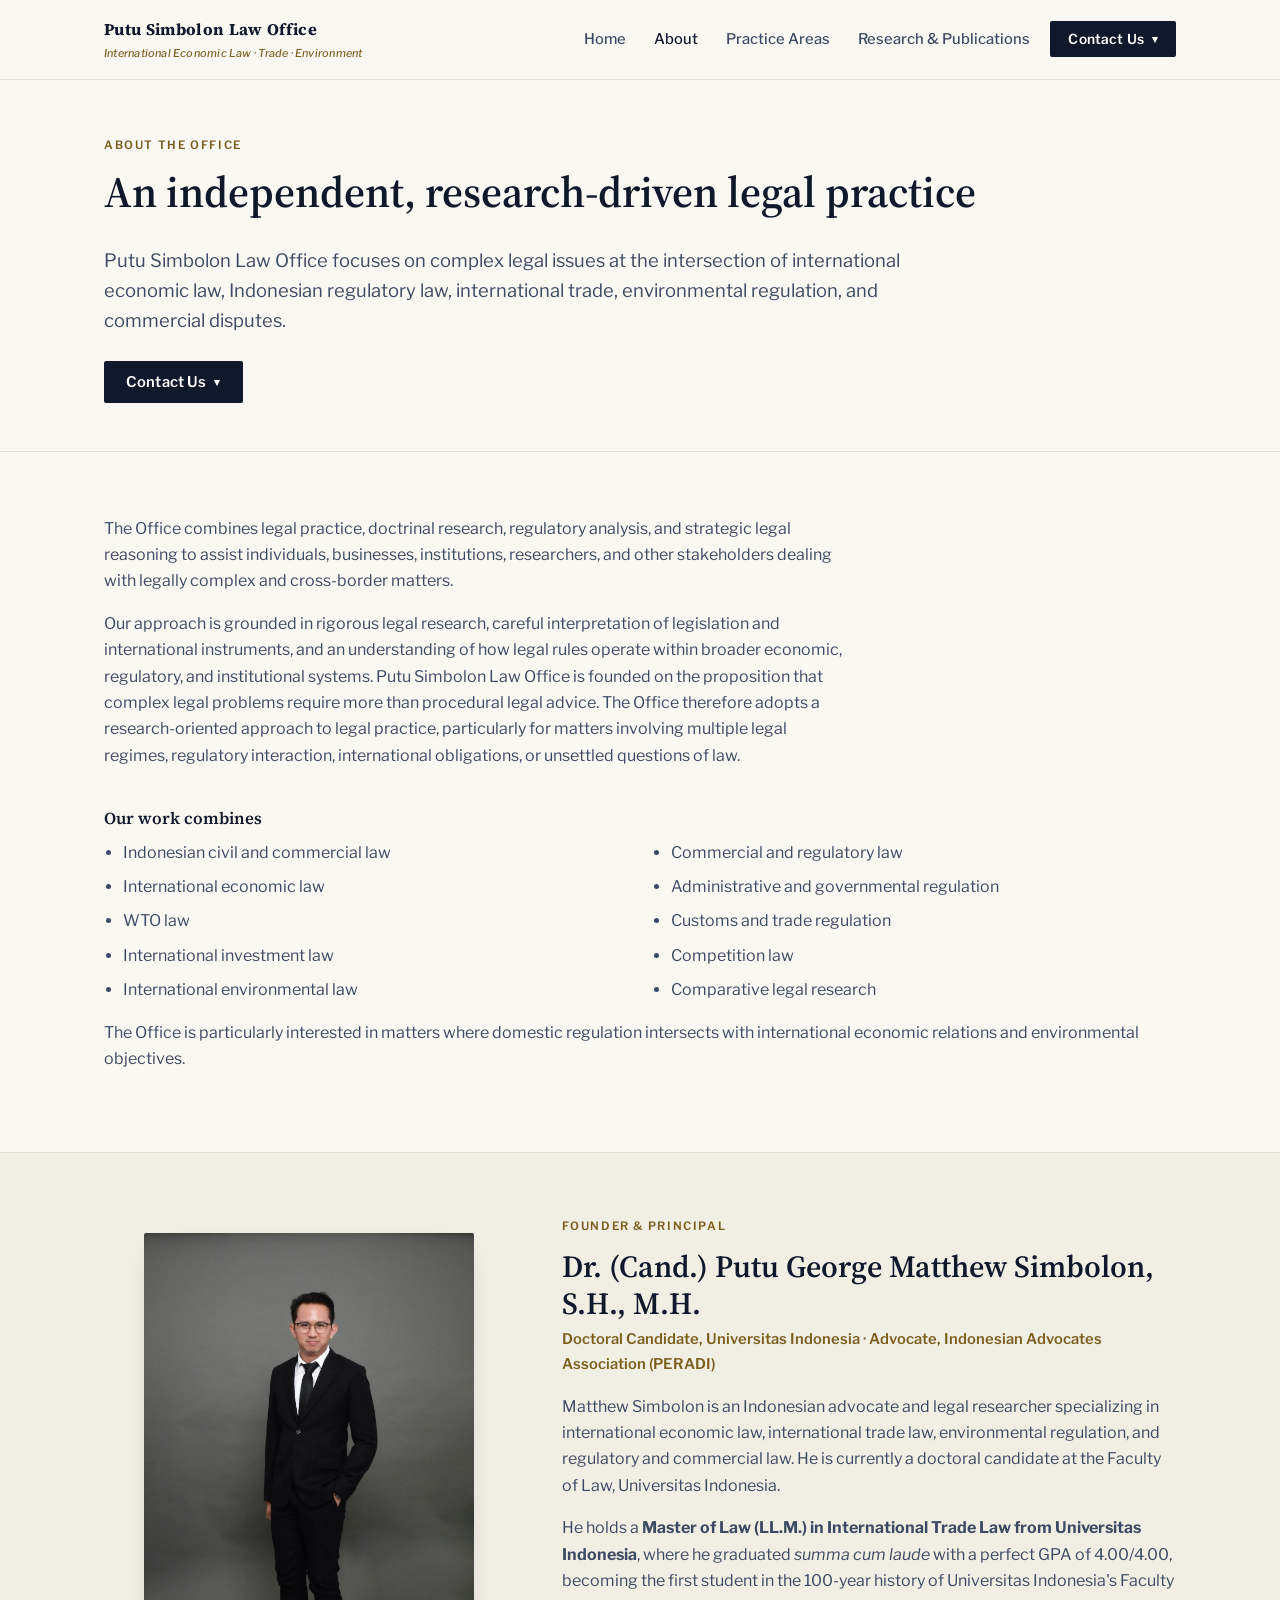
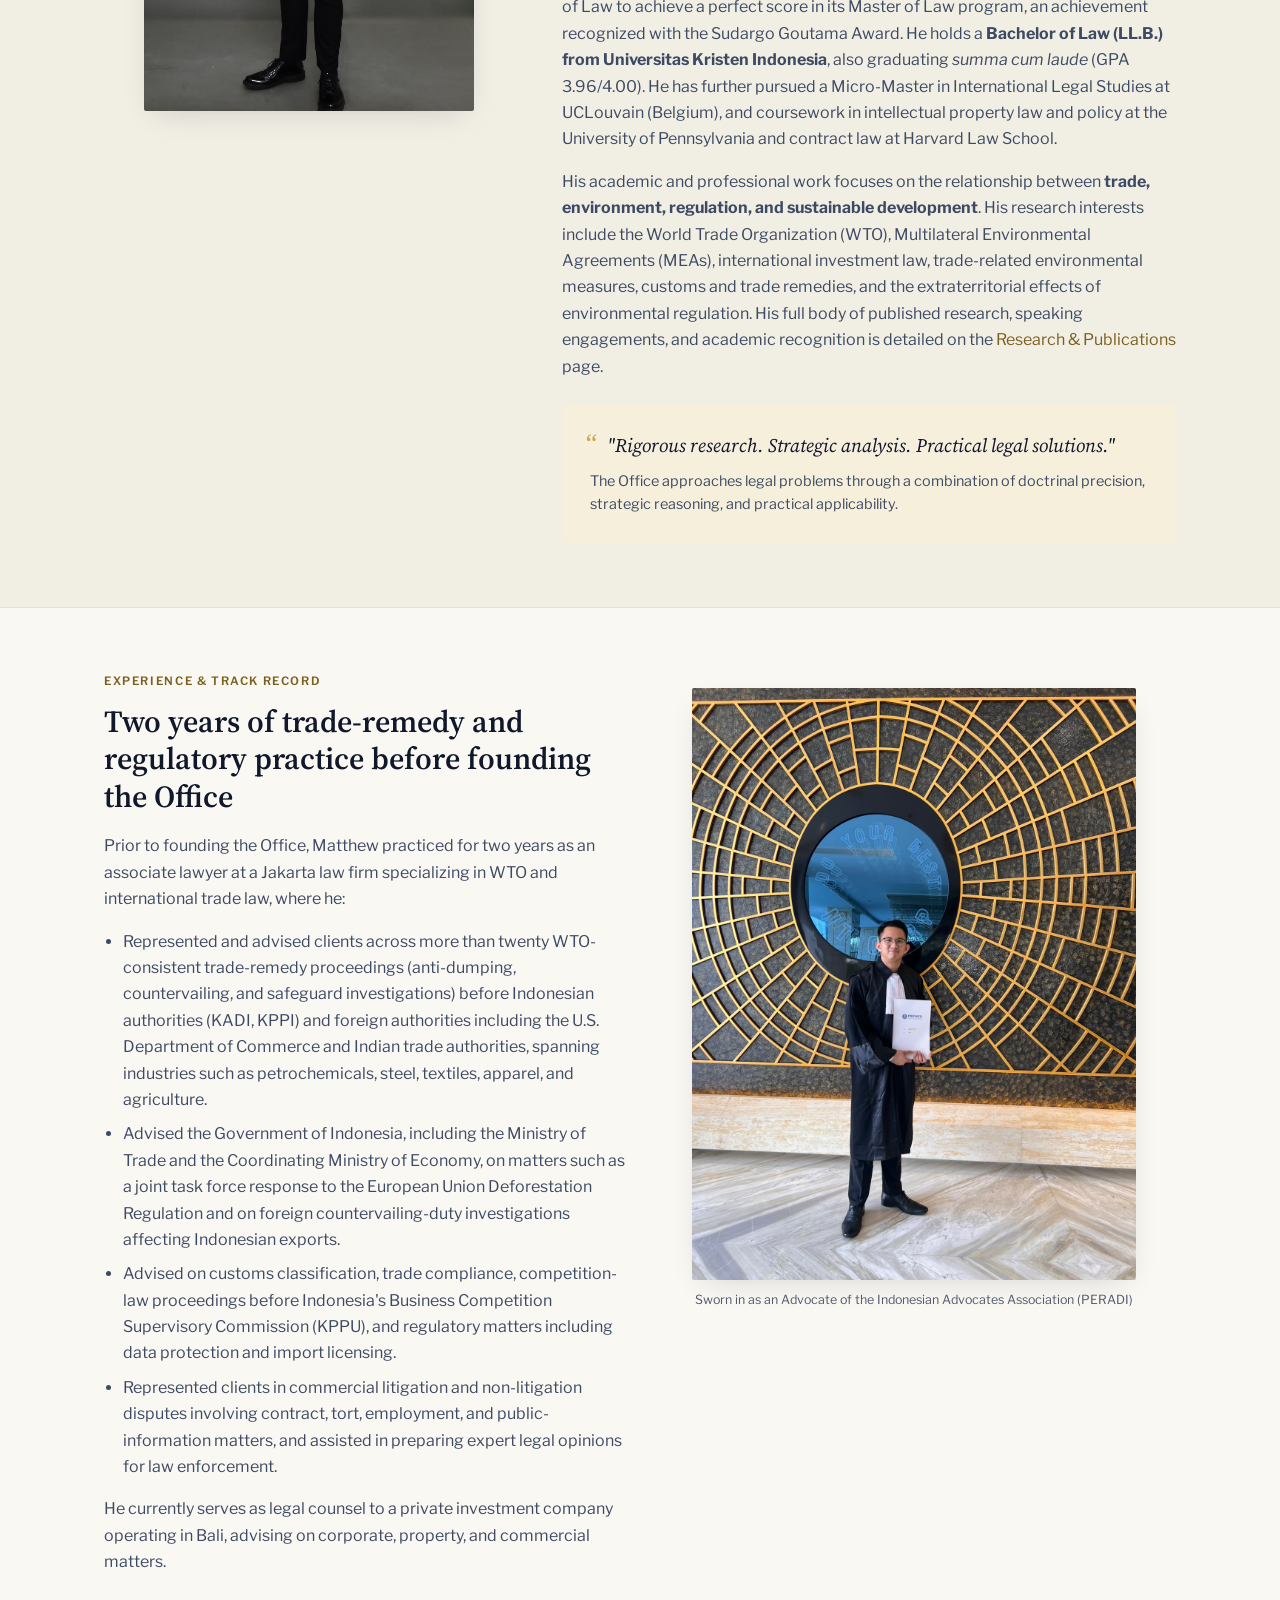
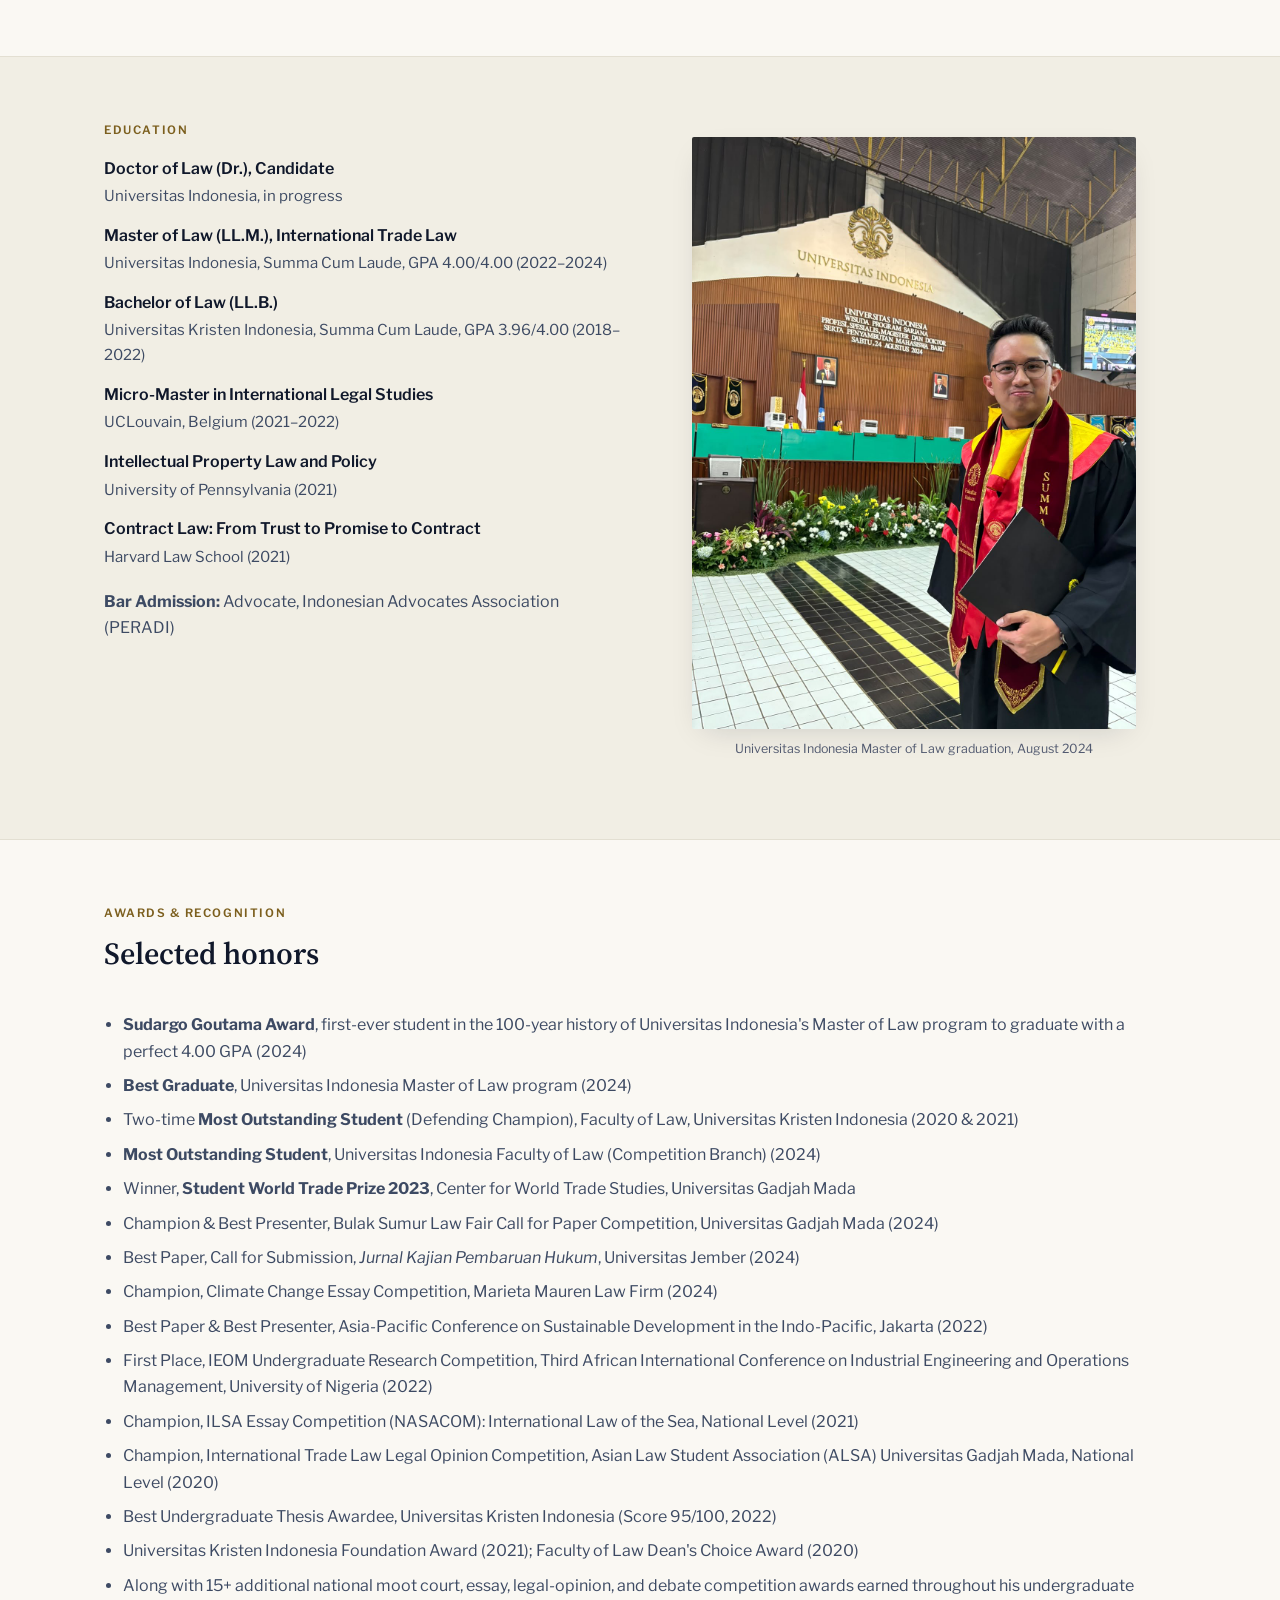
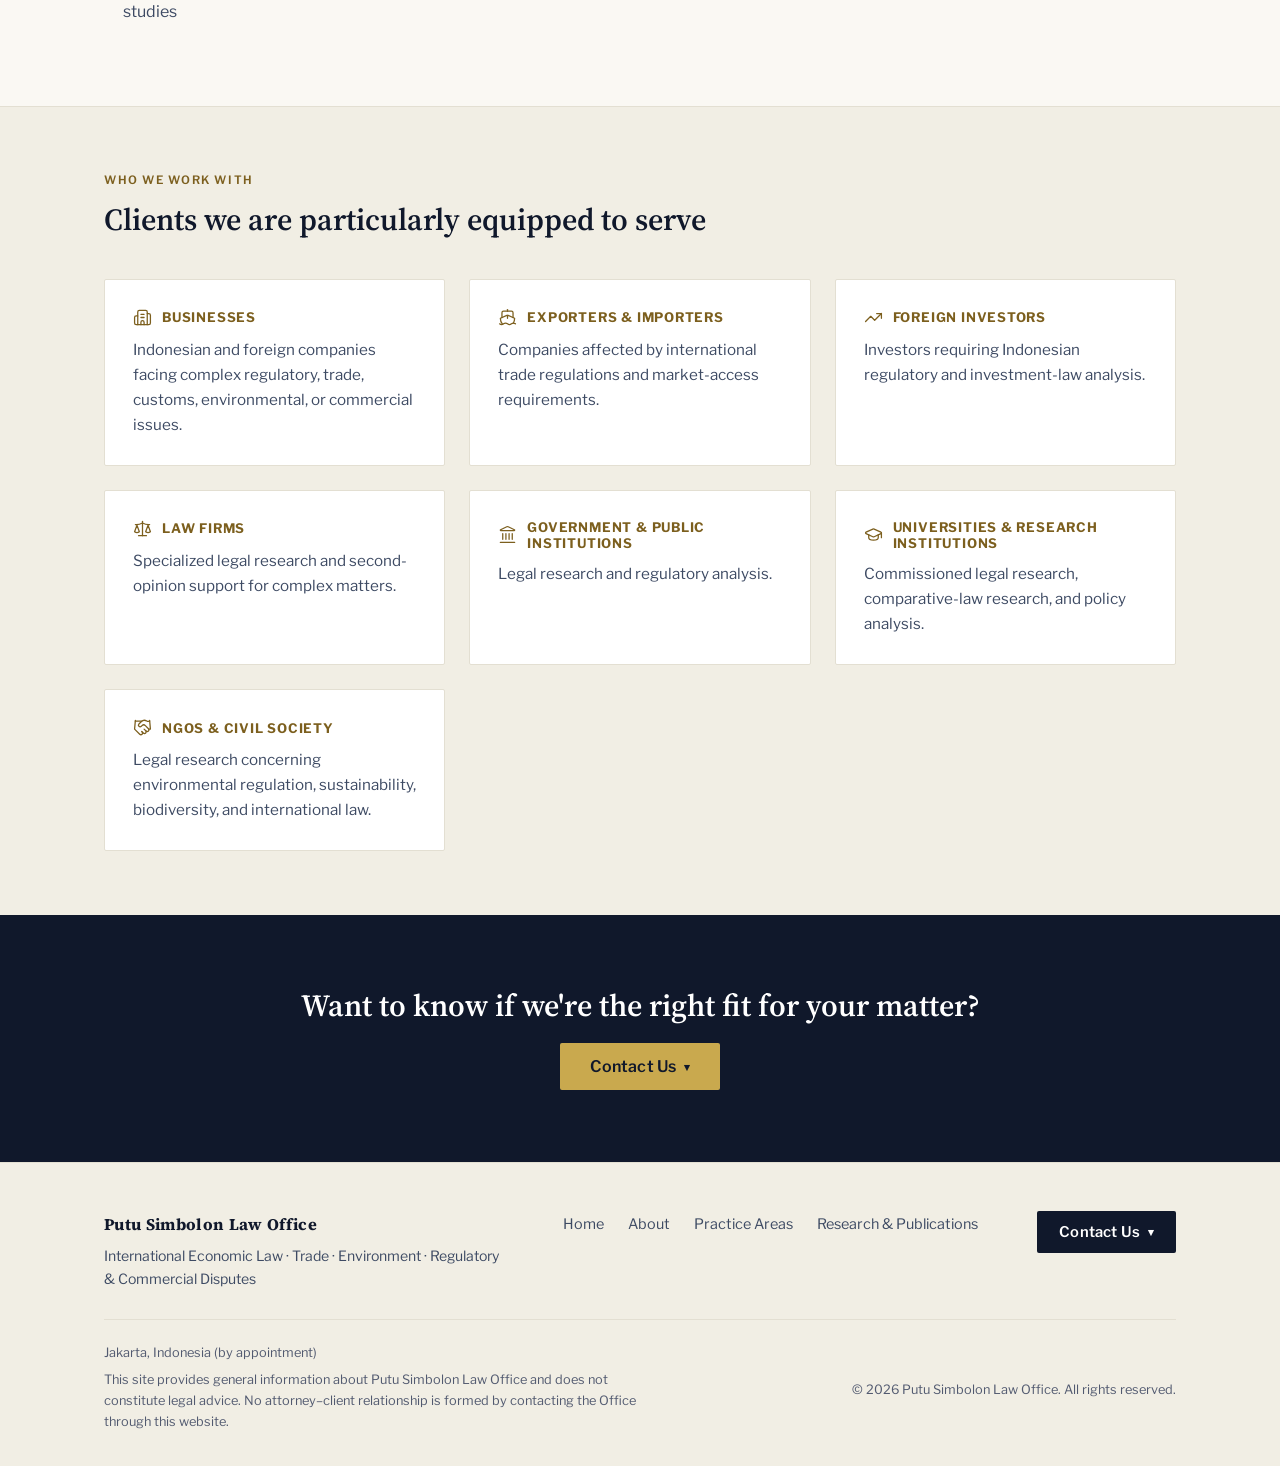
==== commit d10d08ac: "Add full title, merge Research/Publications, new photos, favicon - Use full formal title "Dr. (Cand." ====
--- a/about.html
+++ b/about.html
@@ -3,9 +3,10 @@
 <head>
 <meta charset="UTF-8">
 <meta name="viewport" content="width=device-width, initial-scale=1.0">
-<title>About — Putu Simbolon Law Office</title>
-<meta name="description" content="Putu Simbolon Law Office is an independent, research-driven legal practice founded by Putu George Matthew Simbolon, an Indonesian advocate specializing in international economic law, trade, and environmental regulation.">
-<link rel="icon" href="data:,">
+<title>About · Putu Simbolon Law Office</title>
+<meta name="description" content="Putu Simbolon Law Office is an independent, research-driven legal practice founded by Dr. (Cand.) Putu George Matthew Simbolon, S.H., M.H., an Indonesian advocate specializing in international economic law, trade, and environmental regulation.">
+<link rel="icon" type="image/png" href="favicon-32.png">
+<link rel="apple-touch-icon" href="favicon-180.png">
 <link rel="preconnect" href="https://fonts.googleapis.com">
 <link rel="preconnect" href="https://fonts.gstatic.com" crossorigin>
 <link href="https://fonts.googleapis.com/css2?family=Source+Serif+4:ital,wght@0,500;0,600;0,700;1,500&family=Libre+Franklin:wght@400;500;600;700&display=swap" rel="stylesheet">
@@ -20,8 +21,7 @@
       <li><a href="index.html">Home</a></li>
       <li><a href="about.html" class="active">About</a></li>
       <li><a href="practice-areas.html">Practice Areas</a></li>
-      <li><a href="research-policy.html">Research &amp; Policy</a></li>
-      <li><a href="publications.html">Publications</a></li>
+      <li><a href="research-policy.html">Research &amp; Publications</a></li>
     </ul>
     <div class="nav-right">
       <div class="contact" data-open="false">
@@ -61,7 +61,7 @@
   <div class="container">
     <div class="section-head">
       <p>The Office combines legal practice, doctrinal research, regulatory analysis, and strategic legal reasoning to assist individuals, businesses, institutions, researchers, and other stakeholders dealing with legally complex and cross-border matters.</p>
-      <p>Our approach is grounded in rigorous legal research, careful interpretation of legislation and international instruments, and an understanding of how legal rules operate within broader economic, regulatory, and institutional systems. Putu Simbolon Law Office is founded on the proposition that complex legal problems require more than procedural legal advice — the Office therefore adopts a research-oriented approach to legal practice, particularly for matters involving multiple legal regimes, regulatory interaction, international obligations, or unsettled questions of law.</p>
+      <p>Our approach is grounded in rigorous legal research, careful interpretation of legislation and international instruments, and an understanding of how legal rules operate within broader economic, regulatory, and institutional systems. Putu Simbolon Law Office is founded on the proposition that complex legal problems require more than procedural legal advice. The Office therefore adopts a research-oriented approach to legal practice, particularly for matters involving multiple legal regimes, regulatory interaction, international obligations, or unsettled questions of law.</p>
     </div>
     <div class="grid-2">
       <div>
@@ -93,18 +93,18 @@
   <div class="container">
     <div class="founder">
       <figure class="founder-media">
-        <img src="images/founder-headshot.jpg" alt="Putu George Matthew Simbolon, Founder and Principal">
+        <img src="images/founder-headshot.jpg" alt="Dr. (Cand.) Putu George Matthew Simbolon, S.H., M.H., Founder and Principal">
       </figure>
       <div>
         <span class="eyebrow">Founder &amp; Principal</span>
-        <h2 class="founder-name">Putu George Matthew Simbolon</h2>
-        <span class="founder-title">Advocate, Indonesian Advocates Association (PERADI)</span>
-
-        <p>Matthew Simbolon is an Indonesian advocate and legal researcher specializing in international economic law, international trade law, environmental regulation, and regulatory and commercial law.</p>
-
-        <p>He holds a <strong>Master of Law (LL.M.) in International Trade Law from Universitas Indonesia</strong>, where he graduated <em>summa cum laude</em> with a perfect GPA of 4.00/4.00 — becoming the first student in the 100-year history of Universitas Indonesia's Faculty of Law to achieve a perfect score in its Master of Law program, an achievement recognized with the Sudargo Goutama Award. He holds a <strong>Bachelor of Law (LL.B.) from Universitas Kristen Indonesia</strong>, also graduating <em>summa cum laude</em> (GPA 3.96/4.00). He has further pursued a Micro-Master in International Legal Studies at UCLouvain (Belgium), and coursework in intellectual property law and policy at the University of Pennsylvania and contract law at Harvard Law School.</p>
-
-        <p>His academic and professional work focuses on the relationship between <strong>trade, environment, regulation, and sustainable development</strong>. His research interests include the World Trade Organization (WTO), Multilateral Environmental Agreements (MEAs), international investment law, trade-related environmental measures, customs and trade remedies, and the extraterritorial effects of environmental regulation. His full body of published research, speaking engagements, and academic recognition is detailed on the <a href="publications.html">Publications</a> page.</p>
+        <h2 class="founder-name">Dr. (Cand.) Putu George Matthew Simbolon, S.H., M.H.</h2>
+        <span class="founder-title">Doctoral Candidate, Universitas Indonesia · Advocate, Indonesian Advocates Association (PERADI)</span>
+
+        <p>Matthew Simbolon is an Indonesian advocate and legal researcher specializing in international economic law, international trade law, environmental regulation, and regulatory and commercial law. He is currently a doctoral candidate at the Faculty of Law, Universitas Indonesia.</p>
+
+        <p>He holds a <strong>Master of Law (LL.M.) in International Trade Law from Universitas Indonesia</strong>, where he graduated <em>summa cum laude</em> with a perfect GPA of 4.00/4.00, becoming the first student in the 100-year history of Universitas Indonesia's Faculty of Law to achieve a perfect score in its Master of Law program, an achievement recognized with the Sudargo Goutama Award. He holds a <strong>Bachelor of Law (LL.B.) from Universitas Kristen Indonesia</strong>, also graduating <em>summa cum laude</em> (GPA 3.96/4.00). He has further pursued a Micro-Master in International Legal Studies at UCLouvain (Belgium), and coursework in intellectual property law and policy at the University of Pennsylvania and contract law at Harvard Law School.</p>
+
+        <p>His academic and professional work focuses on the relationship between <strong>trade, environment, regulation, and sustainable development</strong>. His research interests include the World Trade Organization (WTO), Multilateral Environmental Agreements (MEAs), international investment law, trade-related environmental measures, customs and trade remedies, and the extraterritorial effects of environmental regulation. His full body of published research, speaking engagements, and academic recognition is detailed on the <a href="research-policy.html">Research &amp; Publications</a> page.</p>
 
         <div class="philosophy">
           <p class="quote">"Rigorous research. Strategic analysis. Practical legal solutions."</p>
@@ -123,7 +123,7 @@
         <h2>Two years of trade-remedy and regulatory practice before founding the Office</h2>
         <p>Prior to founding the Office, Matthew practiced for two years as an associate lawyer at a Jakarta law firm specializing in WTO and international trade law, where he:</p>
         <ul class="clean">
-          <li>Represented and advised clients across more than twenty WTO-consistent trade-remedy proceedings — anti-dumping, countervailing, and safeguard investigations — before Indonesian authorities (KADI, KPPI) and foreign authorities including the U.S. Department of Commerce and Indian trade authorities, spanning industries such as petrochemicals, steel, textiles, apparel, and agriculture.</li>
+          <li>Represented and advised clients across more than twenty WTO-consistent trade-remedy proceedings (anti-dumping, countervailing, and safeguard investigations) before Indonesian authorities (KADI, KPPI) and foreign authorities including the U.S. Department of Commerce and Indian trade authorities, spanning industries such as petrochemicals, steel, textiles, apparel, and agriculture.</li>
           <li>Advised the Government of Indonesia, including the Ministry of Trade and the Coordinating Ministry of Economy, on matters such as a joint task force response to the European Union Deforestation Regulation and on foreign countervailing-duty investigations affecting Indonesian exports.</li>
           <li>Advised on customs classification, trade compliance, competition-law proceedings before Indonesia's Business Competition Supervisory Commission (KPPU), and regulatory matters including data protection and import licensing.</li>
           <li>Represented clients in commercial litigation and non-litigation disputes involving contract, tort, employment, and public-information matters, and assisted in preparing expert legal opinions for law enforcement.</li>
@@ -144,10 +144,12 @@
       <div>
         <span class="eyebrow">Education</span>
         <dl class="definition-list">
+          <dt>Doctor of Law (Dr.), Candidate</dt>
+          <dd>Universitas Indonesia, in progress</dd>
           <dt>Master of Law (LL.M.), International Trade Law</dt>
-          <dd>Universitas Indonesia — Summa Cum Laude, GPA 4.00/4.00 (2022–2024)</dd>
+          <dd>Universitas Indonesia, Summa Cum Laude, GPA 4.00/4.00 (2022–2024)</dd>
           <dt>Bachelor of Law (LL.B.)</dt>
-          <dd>Universitas Kristen Indonesia — Summa Cum Laude, GPA 3.96/4.00 (2018–2022)</dd>
+          <dd>Universitas Kristen Indonesia, Summa Cum Laude, GPA 3.96/4.00 (2018–2022)</dd>
           <dt>Micro-Master in International Legal Studies</dt>
           <dd>UCLouvain, Belgium (2021–2022)</dd>
           <dt>Intellectual Property Law and Policy</dt>
@@ -172,7 +174,7 @@
       <h2>Selected honors</h2>
     </div>
     <ul class="clean">
-      <li><strong>Sudargo Goutama Award</strong> — first-ever student in the 100-year history of Universitas Indonesia's Master of Law program to graduate with a perfect 4.00 GPA (2024)</li>
+      <li><strong>Sudargo Goutama Award</strong>, first-ever student in the 100-year history of Universitas Indonesia's Master of Law program to graduate with a perfect 4.00 GPA (2024)</li>
       <li><strong>Best Graduate</strong>, Universitas Indonesia Master of Law program (2024)</li>
       <li>Two-time <strong>Most Outstanding Student</strong> (Defending Champion), Faculty of Law, Universitas Kristen Indonesia (2020 &amp; 2021)</li>
       <li><strong>Most Outstanding Student</strong>, Universitas Indonesia Faculty of Law (Competition Branch) (2024)</li>
@@ -182,7 +184,7 @@
       <li>Champion, Climate Change Essay Competition, Marieta Mauren Law Firm (2024)</li>
       <li>Best Paper &amp; Best Presenter, Asia-Pacific Conference on Sustainable Development in the Indo-Pacific, Jakarta (2022)</li>
       <li>First Place, IEOM Undergraduate Research Competition, Third African International Conference on Industrial Engineering and Operations Management, University of Nigeria (2022)</li>
-      <li>Champion, ILSA Essay Competition (NASACOM) — International Law of the Sea, National Level (2021)</li>
+      <li>Champion, ILSA Essay Competition (NASACOM): International Law of the Sea, National Level (2021)</li>
       <li>Champion, International Trade Law Legal Opinion Competition, Asian Law Student Association (ALSA) Universitas Gadjah Mada, National Level (2020)</li>
       <li>Best Undergraduate Thesis Awardee, Universitas Kristen Indonesia (Score 95/100, 2022)</li>
       <li>Universitas Kristen Indonesia Foundation Award (2021); Faculty of Law Dean's Choice Award (2020)</li>
@@ -256,8 +258,7 @@
         <li><a href="index.html">Home</a></li>
         <li><a href="about.html">About</a></li>
         <li><a href="practice-areas.html">Practice Areas</a></li>
-        <li><a href="research-policy.html">Research &amp; Policy</a></li>
-        <li><a href="publications.html">Publications</a></li>
+        <li><a href="research-policy.html">Research &amp; Publications</a></li>
       </ul>
       <div class="contact" data-open="false">
         <button class="contact-toggle" type="button" aria-haspopup="true" aria-expanded="false">
--- a/css/style.css
+++ b/css/style.css
@@ -1,4 +1,4 @@
-/* Putu Simbolon Law Office — stylesheet */
+/* Putu Simbolon Law Office stylesheet */
 
 :root {
   --ink: #10182B;
@@ -83,7 +83,7 @@
   display: block;
 }
 
-/* Longer descriptive lines read poorly in full caps — keep the label
+/* Longer descriptive lines read poorly in full caps. Keep the label
    feel via italic + letter-spacing instead of uppercase. */
 .eyebrow.tagline {
   text-transform: none;
@@ -368,7 +368,7 @@
 }
 .card p { margin: 0; font-size: 0.95rem; }
 
-/* Icons — thin-line, monochrome, sitting in flow next to a heading
+/* Icons: thin-line, monochrome, sitting in flow next to a heading
    rather than stacked above it in their own tile. */
 .icon {
   width: 22px;
